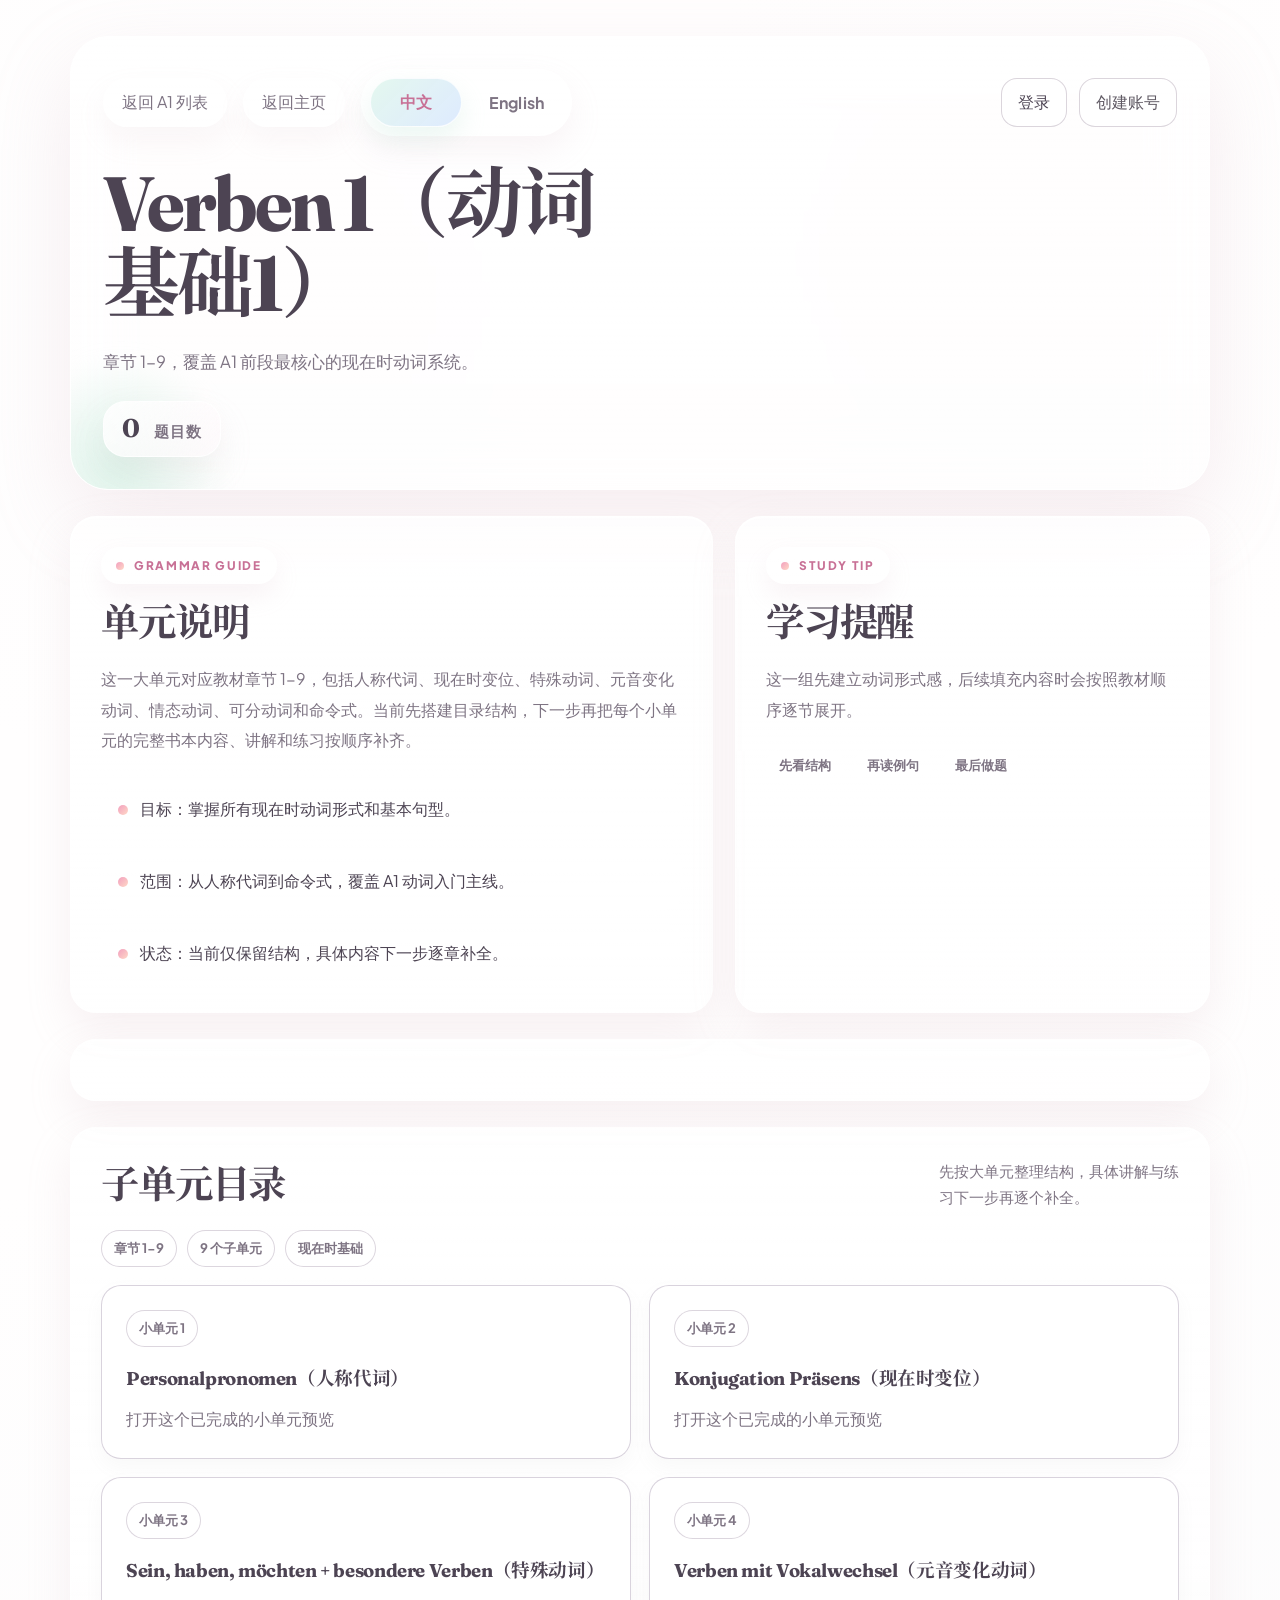
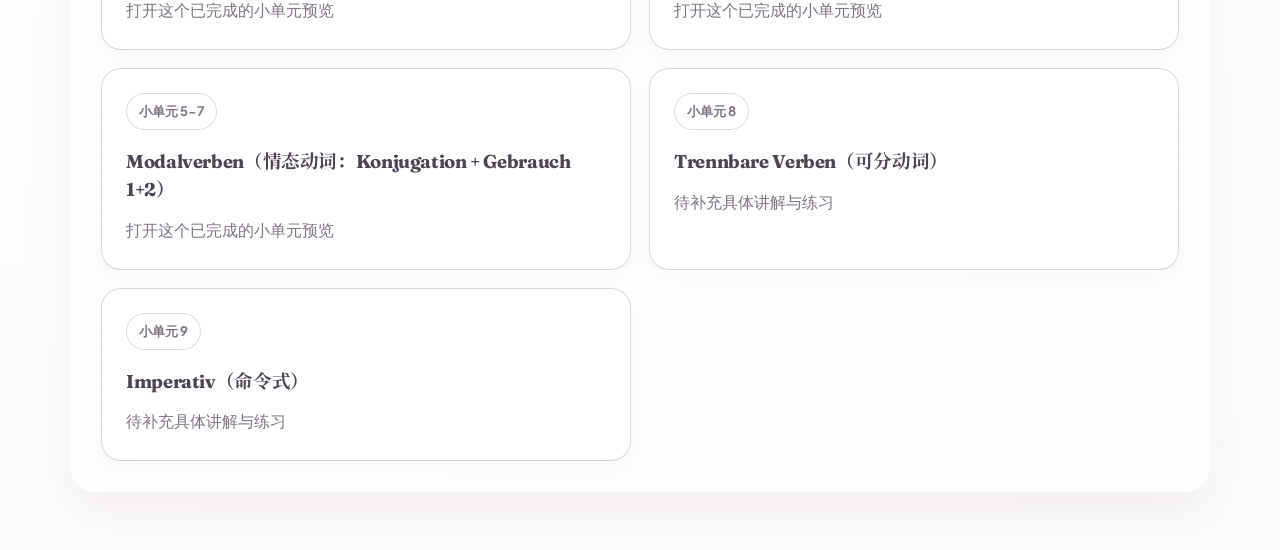
==== detail.html @ 52c2896f "Initial project import" ====
<!DOCTYPE html>
<html lang="zh-CN">
<head>
  <meta charset="UTF-8">
  <meta name="viewport" content="width=device-width, initial-scale=1.0">
  <title>语法详情</title>
  <link rel="preconnect" href="https://fonts.googleapis.com">
  <link rel="preconnect" href="https://fonts.gstatic.com" crossorigin>
  <link href="https://fonts.googleapis.com/css2?family=Fraunces:opsz,wght@9..144,600;9..144,700&family=Noto+Serif+SC:wght@500;700&family=Plus+Jakarta+Sans:wght@400;500;700;800&display=swap" rel="stylesheet">
  <link rel="stylesheet" href="styles.css">
</head>
<body class="page-detail">
  <div class="page-shell">
    <header class="list-hero detail-hero">
      <div class="detail-topbar">
        <div class="detail-topbar-main">
          <a id="detail-back-link" class="back-link" href="list.html?level=A1">返回列表</a>
          <a id="detail-breadcrumb" class="detail-breadcrumb" href="index.html">返回主页</a>
        </div>
        <div class="lang-switch" aria-label="语言切换">
          <button class="lang-button" type="button" data-lang-option="zh">中文</button>
          <button class="lang-button" type="button" data-lang-option="en">English</button>
        </div>
      </div>

<div class="list-hero-copy detail-hero-copy">
        <p class="eyebrow">Grammar Deep Dive</p>
        <div class="detail-hero-meta">
          <span id="detail-level-badge" class="level-badge">A1</span>
          <span id="detail-type" class="grammar-card-meta">基础</span>
        </div>
        <h1 id="detail-title">人称代词</h1>
        <p id="detail-summary" class="hero-text">
          在这里查看语法讲解、规则表格、练习题以及答案解析。
        </p>
        <div class="detail-stats">
          <article class="mini-stat">
            <strong id="detail-exercise-count">2</strong>
            <span id="detail-stats-exercises">题目数</span>
          </article>
        </div>
      </div>
    </header>

    <main class="detail-main">
      <section id="detail-guide-grid" class="detail-grid">
        <article id="detail-guide-panel" class="detail-panel">
          <div class="panel-header detail-panel-header">
            <div>
              <p class="section-kicker">Grammar Guide</p>
              <h2 id="detail-guide-title">语法讲解</h2>
            </div>
          </div>
          <p id="detail-overview" class="detail-body"></p>
          <ul id="detail-focus" class="focus-list"></ul>
        </article>

        <article id="detail-note-panel" class="detail-panel detail-note-panel">
          <div class="panel-header detail-panel-header">
            <div>
              <p class="section-kicker">Study Tip</p>
              <h2 id="detail-tip-title">学习提醒</h2>
            </div>
          </div>
          <p id="detail-tip" class="detail-body"></p>
          <div class="tip-tags">
            <span id="detail-tip-tag-1">先看结构</span>
            <span id="detail-tip-tag-2">再读例句</span>
            <span id="detail-tip-tag-3">最后做题</span>
          </div>
        </article>
      </section>

      <section class="detail-panel detail-panel-wide">
        <div class="panel-header detail-panel-header">
          <div>
            <p class="section-kicker">Examples</p>
            <h2 id="detail-examples-title">核心表格</h2>
          </div>
        </div>
        <div id="example-list" class="example-list"></div>
      </section>

      <section class="detail-panel detail-panel-wide">
        <div class="panel-header detail-panel-header">
          <div>
            <p class="section-kicker">Practice</p>
            <h2 id="detail-practice-title">题目练习</h2>
          </div>
          <p id="detail-practice-note" class="section-note">包含选择题、填空题和可展开的参考答案。</p>
        </div>
        <div id="practice-list" class="practice-list"></div>
      </section>

      <section id="detail-local-editor" class="detail-panel detail-panel-wide detail-local-editor" hidden></section>

      <section id="detail-subunits-panel" class="detail-panel detail-panel-wide detail-subunits-panel" hidden>
        <div class="panel-header detail-panel-header">
          <div>
            <p class="section-kicker">Unit Outline</p>
            <h2 id="detail-subunits-title">子单元目录</h2>
          </div>
          <p id="detail-subunits-note" class="section-note">先按大单元整理结构，具体讲解与练习下一步再逐个补全。</p>
        </div>
        <div id="detail-subunits-meta" class="detail-subunits-meta"></div>
        <div id="detail-subunits-list" class="detail-subunits-list"></div>
      </section>
    </main>
  </div>

    <div id="ai-chat-modal" class="ai-chat-modal" hidden aria-hidden="true">
      <div class="ai-chat-backdrop" data-ai-close></div>
      <section class="ai-chat-panel" role="dialog" aria-modal="true" aria-labelledby="ai-chat-title">
        <div class="ai-chat-head">
          <h2 id="ai-chat-title">题目问 AI</h2>
          <div class="ai-chat-head-actions">
            <div class="ai-chat-model-picker">
              <select id="ai-chat-model-select" class="ai-chat-model-select" aria-label="AI mode">
                <option value="auto">Auto</option>
                <option value="fast">Fast</option>
                <option value="expert">Expert</option>
                <option value="heavy">Heavy</option>
              </select>
            </div>
            <button id="ai-chat-close" class="ghost-button" type="button" data-ai-close>关闭</button>
          </div>
        </div>

        <div class="ai-chat-meta">
          <p id="ai-chat-status" class="ai-chat-status">正在连接本地 AI…</p>
          <div id="ai-chat-context" class="ai-chat-context" hidden></div>
        </div>
        <div id="ai-chat-messages" class="ai-chat-messages"></div>

        <div class="ai-chat-compose">
          <label id="ai-chat-input-label" class="ai-chat-label" for="ai-chat-input">发送给 AI</label>
          <textarea id="ai-chat-input" class="ai-chat-input" rows="5" placeholder="题干会自动带入这里，你也可以补充自己的疑问。"></textarea>
          <div class="ai-chat-actions">
            <button id="ai-chat-reset" class="ghost-button" type="button">重新开始</button>
          <button id="ai-chat-send" class="primary-button" type="button">发送</button>
        </div>
      </div>
    </section>
  </div>

  <script src="translations.js"></script>
  <script src="grammar-data.js"></script>
  <script src="reading-data.js"></script>
  <script src="a1-outline.js"></script>
  <script src="a1-subunits.js"></script>
  <script src="script.js"></script>
  <script src="progress.js"></script>
</body>
</html>
---- styles.css ----
﻿:root {
  --bg-blush: #fff5fb;
  --bg-cream: #fffaf4;
  --bg-mint: #effbf5;
  --bg-sky: #f2f7ff;
  --glass: rgba(255, 255, 255, 0.48);
  --glass-strong: rgba(255, 255, 255, 0.72);
  --surface: linear-gradient(180deg, rgba(255, 255, 255, 0.7), rgba(255, 255, 255, 0.44));
  --surface-strong: rgba(255, 255, 255, 0.76);
  --line: rgba(255, 255, 255, 0.74);
  --line-soft: rgba(146, 122, 136, 0.15);
  --text-main: #4d4453;
  --text-muted: #7e7483;
  --text-primary: #4d4453;
  --ink-strong: #4d4453;
  --ink-soft: #7e7483;
  --accent: #f29fbe;
  --accent-deep: #c87196;
  --accent-soft: #ffe3ef;
  --accent-peach: #ffd9c7;
  --accent-mint: #cfeee0;
  --accent-butter: #fff1ba;
  --accent-sky: #dbe8ff;
  --shadow-lg: 0 30px 80px rgba(213, 177, 191, 0.22), inset 0 1px 0 rgba(255, 255, 255, 0.7);
  --shadow-md: 0 18px 44px rgba(213, 177, 191, 0.18), inset 0 1px 0 rgba(255, 255, 255, 0.72);
  --shadow-sm: 0 12px 28px rgba(213, 177, 191, 0.16);
  --radius-xl: 38px;
  --radius-lg: 30px;
  --radius-md: 22px;
}

* {
  box-sizing: border-box;
}

html {
  scroll-behavior: smooth;
}

body {
  margin: 0;
  min-height: 100vh;
  overflow-x: hidden;
  color: var(--text-main);
  font-family: "Plus Jakarta Sans", "Noto Sans SC", sans-serif;
  background:
    radial-gradient(circle at 12% 12%, rgba(242, 159, 190, 0.38), transparent 26%),
    radial-gradient(circle at 88% 10%, rgba(255, 217, 199, 0.5), transparent 22%),
    radial-gradient(circle at 78% 88%, rgba(207, 238, 224, 0.62), transparent 28%),
    radial-gradient(circle at 22% 85%, rgba(219, 232, 255, 0.6), transparent 24%),
    linear-gradient(165deg, var(--bg-blush), var(--bg-cream) 46%, var(--bg-mint));
}

body::before,
body::after {
  content: "";
  position: fixed;
  inset: 0;
  pointer-events: none;
}

body::before {
  background-image: radial-gradient(rgba(255, 255, 255, 0.82) 1.2px, transparent 1.2px);
  background-size: 24px 24px;
  opacity: 0.28;
  mask-image: linear-gradient(to bottom, rgba(0, 0, 0, 0.55), transparent 82%);
}

body::after {
  display: none;
}

a {
  color: inherit;
  text-decoration: none;
}

button,
input {
  font: inherit;
}

.page-shell {
  width: min(1140px, calc(100% - 36px));
  margin: 0 auto;
  padding: 36px 0 58px;
}

.hero,
.list-hero,
.list-panel,
.panel {
  position: relative;
  overflow: hidden;
  border: 1px solid var(--line);
  background: var(--surface);
  backdrop-filter: blur(28px) saturate(155%);
  -webkit-backdrop-filter: blur(28px) saturate(155%);
  box-shadow: var(--shadow-lg);
}

.hero,
.list-hero {
  padding: 32px;
  border-radius: var(--radius-xl);
}

.panel,
.list-panel {
  padding: 32px;
  border-radius: calc(var(--radius-xl) - 4px);
}

.hero::before,
.hero::after,
.list-hero::before,
.list-hero::after,
.panel::before,
.panel::after,
.list-panel::before,
.list-panel::after {
  content: "";
  position: absolute;
  border-radius: 50%;
  pointer-events: none;
}

.hero::before,
.list-hero::before,
.panel::before,
.list-panel::before {
  display: none;
}

.hero::after,
.list-hero::after,
.panel::after,
.list-panel::after {
  width: 240px;
  height: 240px;
  left: -70px;
  bottom: -96px;
  background: radial-gradient(circle, rgba(207, 238, 224, 0.74), transparent 65%);
  filter: blur(10px);
  animation: drift 16s ease-in-out infinite alternate-reverse;
}

.page-home .hero {
  min-height: 396px;
}

.hero-toolbar,
.list-toolbar,
.detail-topbar {
  position: relative;
  z-index: 1;
  display: flex;
  align-items: center;
  justify-content: space-between;
  gap: 16px;
  flex-wrap: wrap;
}

.hero-toolbar-actions {
  display: inline-flex;
  align-items: center;
  justify-content: flex-end;
  gap: 12px;
  flex-wrap: wrap;
  margin-left: auto;
}

.top-switch {
  display: inline-flex;
  gap: 10px;
  padding: 10px;
  border-radius: 999px;
  background: rgba(255, 255, 255, 0.38);
  border: 1px solid rgba(255, 255, 255, 0.76);
  box-shadow: 0 16px 40px rgba(213, 177, 191, 0.16);
}

.lang-switch {
  display: inline-flex;
  gap: 8px;
  padding: 8px;
  border-radius: 999px;
  background: rgba(255, 255, 255, 0.38);
  border: 1px solid rgba(255, 255, 255, 0.76);
  box-shadow: 0 14px 32px rgba(213, 177, 191, 0.14);
}

.switch-button {
  min-width: 98px;
  border: 1px solid transparent;
  padding: 13px 22px;
  border-radius: 999px;
  background: transparent;
  color: var(--text-muted);
  font: inherit;
  font-weight: 700;
  letter-spacing: 0.01em;
  cursor: pointer;
  transition: transform 200ms ease, background-color 200ms ease, color 200ms ease, box-shadow 200ms ease;
}

.switch-button:hover {
  transform: translateY(-1px);
  background: rgba(255, 255, 255, 0.45);
  color: var(--text-main);
}

.switch-button.is-active {
  color: var(--accent-deep);
  border-color: rgba(255, 255, 255, 0.8);
  background: linear-gradient(135deg, rgba(255, 232, 240, 0.98), rgba(255, 247, 211, 0.96));
  box-shadow: 0 12px 28px rgba(242, 159, 190, 0.24);
}

.lang-button {
  min-width: 92px;
  border: 1px solid transparent;
  padding: 12px 18px;
  border-radius: 999px;
  background: transparent;
  color: var(--text-muted);
  font: inherit;
  font-weight: 700;
  letter-spacing: 0.01em;
  cursor: pointer;
  transition: transform 200ms ease, background-color 200ms ease, color 200ms ease, box-shadow 200ms ease;
}

.lang-button:hover {
  transform: translateY(-1px);
  background: rgba(255, 255, 255, 0.45);
  color: var(--text-main);
}

.lang-button.is-active {
  color: var(--accent-deep);
  border-color: rgba(255, 255, 255, 0.8);
  background: linear-gradient(135deg, rgba(227, 247, 238, 0.98), rgba(221, 234, 255, 0.96));
  box-shadow: 0 12px 26px rgba(159, 217, 194, 0.2);
}

.hero-copy,
.list-hero-copy {
  position: relative;
  z-index: 1;
  margin-top: 54px;
  max-width: 680px;
}

.eyebrow,
.section-kicker {
  display: inline-flex;
  align-items: center;
  gap: 10px;
  margin: 0 0 16px;
  padding: 10px 14px;
  border-radius: 999px;
  border: 1px solid rgba(255, 255, 255, 0.8);
  background: rgba(255, 255, 255, 0.42);
  box-shadow: 0 12px 24px rgba(213, 177, 191, 0.14);
  letter-spacing: 0.14em;
  text-transform: uppercase;
  font-size: 0.74rem;
  font-weight: 800;
  color: var(--accent-deep);
}

.eyebrow::before,
.section-kicker::before {
  content: "";
  width: 8px;
  height: 8px;
  border-radius: 50%;
  background: linear-gradient(135deg, var(--accent), var(--accent-peach));
  box-shadow: 0 0 0 6px rgba(255, 255, 255, 0.35);
}

h1,
h2,
h3 {
  margin: 0;
}

h1,
h2 {
  font-family: "Fraunces", "Noto Serif SC", serif;
}

h1 {
  max-width: 10ch;
  font-size: clamp(2.7rem, 6vw, 5rem);
  line-height: 1.04;
  letter-spacing: -0.04em;
}

h2 {
  font-size: clamp(1.7rem, 3vw, 2.4rem);
  line-height: 1.15;
  letter-spacing: -0.03em;
}

h3 {
  font-size: 1.28rem;
  font-weight: 700;
  letter-spacing: -0.02em;
}

.hero-text,
.section-note,
.level-card p,
.favorite-card p,
.grammar-card p,
.back-link {
  color: var(--text-muted);
}

.hero-text {
  margin: 22px 0 0;
  max-width: 580px;
  font-size: 1.04rem;
  line-height: 1.9;
}

.content-stack {
  margin-top: 26px;
}

.home-publish-panel {
  margin-bottom: 24px;
}

.home-api-config-panel {
  margin-bottom: 24px;
}

.home-publish-panel.is-minimal {
  padding: 18px 22px;
}

.home-publish-head {
  align-items: flex-start;
}

.home-publish-actions,
.home-publish-metrics {
  position: relative;
  z-index: 1;
  display: flex;
  flex-wrap: wrap;
  gap: 12px;
}

.home-publish-metrics {
  margin-top: 22px;
}

.home-publish-metric {
  min-width: 148px;
  padding: 18px 20px;
  border-radius: 22px;
  border: 1px solid rgba(255, 255, 255, 0.78);
  background: rgba(255, 255, 255, 0.52);
  box-shadow: inset 0 1px 0 rgba(255, 255, 255, 0.85);
}

.home-publish-metric strong {
  display: block;
  margin-bottom: 8px;
  font-size: 1.8rem;
  line-height: 1;
  color: var(--text-main);
}

.home-publish-metric span,
.home-publish-empty {
  color: var(--text-muted);
}

.home-publish-panel.is-minimal .home-publish-actions {
  justify-content: flex-start;
}

.home-publish-panel.is-minimal .local-editor-feedback {
  margin-top: 12px;
}

.home-api-panel-note {
  max-width: 680px;
}

.home-api-form-grid {
  position: relative;
  z-index: 1;
  display: grid;
  grid-template-columns: repeat(auto-fit, minmax(220px, 1fr));
  gap: 16px;
  margin-bottom: 18px;
}

.local-settings-field {
  display: grid;
  gap: 8px;
}

.local-settings-field span {
  font-size: 0.88rem;
  font-weight: 700;
  letter-spacing: 0.04em;
  color: var(--text-muted);
}

.local-settings-input {
  width: 100%;
  min-height: 52px;
  padding: 14px 16px;
  border-radius: 20px;
  border: 1px solid rgba(95, 81, 111, 0.16);
  background: rgba(255, 255, 255, 0.92);
  color: var(--text-primary);
  font: inherit;
  box-shadow: inset 0 1px 0 rgba(255, 255, 255, 0.65);
}

.local-settings-input:focus {
  outline: none;
  border-color: rgba(222, 134, 170, 0.55);
  box-shadow: 0 0 0 4px rgba(238, 196, 210, 0.28);
}

.study-memory {
  display: grid;
  gap: 18px;
  margin-bottom: 28px;
}

.resume-banner,
.progress-card {
  position: relative;
  overflow: hidden;
  border-radius: var(--radius-lg);
  border: 1px solid rgba(255, 255, 255, 0.82);
  background: linear-gradient(180deg, rgba(255, 255, 255, 0.82), rgba(255, 255, 255, 0.54));
  box-shadow: var(--shadow-md);
}

.resume-banner {
  display: flex;
  align-items: end;
  justify-content: space-between;
  gap: 18px;
  padding: 24px 26px;
}

.resume-copy {
  flex: 1;
}

.resume-copy .section-kicker {
  margin-bottom: 14px;
}

.resume-heading {
  display: flex;
  align-items: start;
  justify-content: space-between;
  gap: 16px;
}

.resume-title {
  position: relative;
  z-index: 1;
}

.resume-text {
  position: relative;
  z-index: 1;
  margin: 12px 0 0;
  max-width: 52ch;
  color: var(--text-muted);
  line-height: 1.8;
}

.progress-overview {
  display: grid;
  grid-template-columns: repeat(3, minmax(0, 1fr));
  gap: 18px;
}

.progress-card {
  padding: 22px 20px;
  text-align: center;
}

.progress-card strong {
  display: block;
  font-family: "Fraunces", "Noto Serif SC", serif;
  font-size: 2rem;
  line-height: 1;
}

.progress-card span {
  display: block;
  margin-top: 8px;
  color: var(--text-muted);
}

.panel {
  display: none;
}

.panel.is-visible {
  display: block;
  animation: riseIn 520ms ease both;
}

.panel-header {
  display: flex;
  align-items: center;
  justify-content: space-between;
  gap: 18px;
  margin-bottom: 28px;
}

.section-note {
  max-width: 240px;
  margin: 0;
  font-size: 0.96rem;
  line-height: 1.7;
}

.level-grid,
.favorite-grid,
.grammar-list {
  display: grid;
  gap: 22px;
}

.level-grid {
  grid-template-columns: repeat(2, minmax(0, 1fr));
}

.favorite-grid {
  grid-template-columns: repeat(3, minmax(0, 1fr));
}

.level-card,
.favorite-card,
.grammar-card {
  position: relative;
  overflow: hidden;
  border-radius: var(--radius-lg);
  border: 1px solid rgba(255, 255, 255, 0.82);
  background: linear-gradient(180deg, rgba(255, 255, 255, 0.82), rgba(255, 255, 255, 0.5));
  box-shadow: var(--shadow-md);
}

.level-card::before,
.favorite-card::before,
.grammar-card::before {
  content: "";
  position: absolute;
  inset: auto -46px -64px auto;
  width: 184px;
  height: 184px;
  border-radius: 50%;
  background:
    radial-gradient(circle at 34% 32%, rgba(255, 255, 255, 0.72), transparent 24%),
    radial-gradient(circle at 42% 40%, rgba(255, 221, 237, 0.88), transparent 46%),
    radial-gradient(circle at 62% 70%, rgba(207, 238, 224, 0.74), transparent 52%);
  opacity: 0.95;
}

.level-card::after,
.favorite-card::after,
.grammar-card::after {
  content: "";
  position: absolute;
  top: 16px;
  right: 16px;
  width: 76px;
  height: 76px;
  border-radius: 26px;
  border: 1px solid rgba(255, 255, 255, 0.54);
  background: linear-gradient(135deg, rgba(255, 255, 255, 0.4), rgba(255, 255, 255, 0.04));
  transform: rotate(18deg);
  opacity: 0.58;
}

.level-card:nth-child(1),
.favorite-card:nth-child(1),
.grammar-card:nth-child(3n + 1) {
  background: linear-gradient(180deg, rgba(255, 255, 255, 0.84), rgba(255, 236, 244, 0.7));
}

.level-card:nth-child(2),
.favorite-card:nth-child(2),
.grammar-card:nth-child(3n + 2) {
  background: linear-gradient(180deg, rgba(255, 255, 255, 0.84), rgba(236, 249, 243, 0.74));
}

.favorite-card:nth-child(3),
.grammar-card:nth-child(3n) {
  background: linear-gradient(180deg, rgba(255, 255, 255, 0.84), rgba(255, 244, 218, 0.72));
}

.level-card {
  min-height: 314px;
  padding: 32px;
  display: flex;
  flex-direction: column;
  justify-content: space-between;
  transition: transform 240ms ease, box-shadow 240ms ease, border-color 240ms ease;
}

.level-card:hover,
.favorite-card:hover,
.grammar-card:hover {
  transform: translateY(-8px);
  border-color: rgba(255, 255, 255, 0.95);
  box-shadow: 0 24px 60px rgba(213, 177, 191, 0.24), inset 0 1px 0 rgba(255, 255, 255, 0.76);
}

.level-badge,
.favorite-tag,
.grammar-card-tag {
  position: relative;
  z-index: 1;
  display: inline-flex;
  align-items: center;
  justify-content: center;
  min-width: 62px;
  width: fit-content;
  padding: 10px 16px;
  border-radius: 999px;
  border: 1px solid rgba(255, 255, 255, 0.78);
  background: linear-gradient(135deg, rgba(255, 232, 240, 0.98), rgba(255, 247, 211, 0.96));
  box-shadow: 0 12px 22px rgba(242, 159, 190, 0.18);
  color: var(--accent-deep);
  font-size: 0.92rem;
  font-weight: 800;
}

.level-card:nth-child(2) .level-badge,
.favorite-card:nth-child(2) .favorite-tag {
  background: linear-gradient(135deg, rgba(227, 247, 238, 0.98), rgba(221, 234, 255, 0.96));
  box-shadow: 0 12px 22px rgba(159, 217, 194, 0.2);
  color: #4e8d76;
}

.favorite-card:nth-child(3) .favorite-tag {
  background: linear-gradient(135deg, rgba(255, 244, 218, 0.98), rgba(255, 232, 208, 0.96));
  box-shadow: 0 12px 22px rgba(255, 217, 199, 0.22);
  color: #ad7b5a;
}

.level-card h3,
.favorite-card h3,
.grammar-card h3 {
  position: relative;
  z-index: 1;
  margin-top: 24px;
}

.level-card p,
.favorite-card p,
.grammar-card p {
  position: relative;
  z-index: 1;
  margin: 14px 0 0;
  line-height: 1.82;
}

.card-link {
  position: relative;
  z-index: 1;
  display: inline-flex;
  align-items: center;
  gap: 10px;
  width: fit-content;
  margin-top: 28px;
  padding: 12px 16px;
  border-radius: 16px;
  background: rgba(255, 255, 255, 0.5);
  border: 1px solid rgba(255, 255, 255, 0.78);
  box-shadow: var(--shadow-sm);
  color: var(--accent-deep);
  font-weight: 700;
}

.card-link::after {
  content: "->";
}

.favorite-card {
  min-height: 224px;
  padding: 26px;
}

.favorite-card,
.grammar-card {
  display: block;
}

.grammar-card-link,
.favorite-card {
  display: flex;
  flex-direction: column;
}

.card-link-inline {
  margin-top: 22px;
}

.list-hero {
  display: flex;
  flex-direction: column;
  gap: 24px;
}

.back-link {
  display: inline-flex;
  width: fit-content;
  padding: 12px 18px;
  border-radius: 999px;
  border: 1px solid rgba(255, 255, 255, 0.8);
  background: rgba(255, 255, 255, 0.42);
  box-shadow: 0 14px 28px rgba(213, 177, 191, 0.12);
  transition: transform 180ms ease, color 180ms ease, background-color 180ms ease;
}

.back-link:hover {
  transform: translateX(-2px);
  background: rgba(255, 255, 255, 0.58);
  color: var(--text-main);
}

.list-panel {
  margin-top: 26px;
}

.list-part-switch {
  margin: -8px 0 22px;
  position: relative;
  z-index: 1;
}

.list-part-tabs {
  display: inline-flex;
  flex-wrap: wrap;
  gap: 10px;
  padding: 10px;
  border-radius: 999px;
  border: 1px solid rgba(255, 255, 255, 0.82);
  background: rgba(255, 255, 255, 0.42);
  box-shadow: 0 16px 34px rgba(213, 177, 191, 0.14);
}

.list-part-button {
  min-width: 108px;
  border: 1px solid transparent;
  padding: 12px 18px;
  border-radius: 999px;
  background: transparent;
  color: var(--text-muted);
  font-weight: 700;
  cursor: pointer;
  transition: transform 180ms ease, background-color 180ms ease, color 180ms ease, box-shadow 180ms ease;
}

.list-part-button:hover {
  transform: translateY(-1px);
  background: rgba(255, 255, 255, 0.48);
  color: var(--text-main);
}

.list-part-button.is-active {
  color: var(--accent-deep);
  border-color: rgba(255, 255, 255, 0.86);
  background: linear-gradient(135deg, rgba(255, 232, 240, 0.98), rgba(255, 247, 211, 0.96));
  box-shadow: 0 12px 24px rgba(242, 159, 190, 0.22);
}

.list-part-placeholder {
  margin-bottom: 22px;
}

.list-placeholder-card {
  position: relative;
  overflow: hidden;
  border-radius: var(--radius-lg);
  border: 1px solid rgba(255, 255, 255, 0.82);
  background: linear-gradient(180deg, rgba(255, 255, 255, 0.84), rgba(236, 249, 243, 0.74));
  box-shadow: var(--shadow-md);
  padding: 28px;
}

.list-placeholder-card::after {
  content: "";
  position: absolute;
  width: 180px;
  height: 180px;
  right: -44px;
  bottom: -56px;
  border-radius: 50%;
  background: radial-gradient(circle, rgba(219, 232, 255, 0.72), transparent 66%);
}

.list-placeholder-tag {
  position: relative;
  z-index: 1;
  display: inline-flex;
  align-items: center;
  justify-content: center;
  width: fit-content;
  margin-bottom: 18px;
  padding: 10px 14px;
  border-radius: 999px;
  border: 1px solid rgba(255, 255, 255, 0.78);
  background: linear-gradient(135deg, rgba(227, 247, 238, 0.98), rgba(221, 234, 255, 0.96));
  color: #4e8d76;
  font-size: 0.86rem;
  font-weight: 800;
  letter-spacing: 0.04em;
}

.list-placeholder-card h3 {
  position: relative;
  z-index: 1;
}

.list-placeholder-card p {
  position: relative;
  z-index: 1;
  margin: 14px 0 0;
  max-width: 62ch;
  line-height: 1.82;
  color: var(--text-muted);
}

.grammar-list {
  grid-template-columns: repeat(2, minmax(0, 1fr));
}

.grammar-card {
  min-height: 240px;
  padding: 26px;
  animation: riseIn 520ms ease both;
}

.grammar-card-header {
  position: relative;
  z-index: 1;
  display: flex;
  align-items: start;
  justify-content: space-between;
  gap: 16px;
}

.grammar-card-meta {
  position: relative;
  z-index: 1;
  display: inline-flex;
  align-items: center;
  padding: 8px 12px;
  border-radius: 999px;
  border: 1px solid rgba(255, 255, 255, 0.78);
  background: rgba(255, 255, 255, 0.48);
  font-size: 0.88rem;
  color: var(--text-muted);
  font-weight: 700;
}

.grammar-keywords {
  position: relative;
  z-index: 1;
  display: flex;
  flex-wrap: wrap;
  gap: 10px;
  margin-top: 20px;
}

.grammar-keywords span {
  padding: 8px 12px;
  border-radius: 999px;
  border: 1px solid rgba(255, 255, 255, 0.72);
  background: rgba(255, 255, 255, 0.52);
  color: var(--text-main);
  font-size: 0.84rem;
  box-shadow: inset 0 1px 0 rgba(255, 255, 255, 0.7);
}

.grammar-progress {
  position: relative;
  z-index: 1;
  display: flex;
  flex-wrap: wrap;
  gap: 10px;
  margin-top: 18px;
}

.progress-badge,
.progress-note {
  display: inline-flex;
  align-items: center;
  width: fit-content;
  border-radius: 999px;
  border: 1px solid rgba(255, 255, 255, 0.78);
}

.progress-badge {
  padding: 8px 12px;
  font-size: 0.82rem;
  font-weight: 800;
  color: var(--text-main);
  background: rgba(255, 255, 255, 0.65);
  box-shadow: inset 0 1px 0 rgba(255, 255, 255, 0.74);
}

.progress-note {
  padding: 8px 14px;
  color: var(--text-muted);
  background: rgba(255, 255, 255, 0.48);
  font-size: 0.84rem;
}

.progress-badge.is-new {
  color: #8a7e8c;
  background: linear-gradient(135deg, rgba(248, 244, 248, 0.96), rgba(240, 236, 244, 0.94));
}

.progress-badge.is-studied {
  color: #ad7b5a;
  background: linear-gradient(135deg, rgba(255, 244, 218, 0.98), rgba(255, 232, 208, 0.96));
}

.progress-badge.is-in-progress {
  color: #4e8d76;
  background: linear-gradient(135deg, rgba(227, 247, 238, 0.98), rgba(221, 234, 255, 0.96));
}

.progress-badge.is-completed {
  color: var(--accent-deep);
  background: linear-gradient(135deg, rgba(255, 232, 240, 0.98), rgba(255, 247, 211, 0.96));
}

.detail-hero {
  gap: 28px;
}

.detail-hero-compact {
  gap: 0;
  padding-top: 20px;
  padding-bottom: 20px;
}

.detail-topbar-main {
  display: flex;
  align-items: center;
  gap: 16px;
  flex-wrap: wrap;
}

.detail-breadcrumb {
  display: inline-flex;
  align-items: center;
  margin: 0;
  padding: 12px 18px;
  border-radius: 999px;
  border: 1px solid rgba(255, 255, 255, 0.78);
  background: rgba(255, 255, 255, 0.4);
  color: var(--text-muted);
  box-shadow: 0 12px 26px rgba(213, 177, 191, 0.12);
  text-decoration: none;
  transition: transform 180ms ease, box-shadow 180ms ease, color 180ms ease;
}

.detail-breadcrumb:hover {
  transform: translateY(-1px);
  color: var(--text-main);
  box-shadow: 0 16px 30px rgba(213, 177, 191, 0.16);
}

.detail-hero-copy {
  margin-top: 0;
  display: grid;
  justify-items: start;
}

.detail-hero-meta {
  display: flex;
  align-items: center;
  flex-wrap: wrap;
  gap: 12px;
  margin-bottom: 18px;
}

.page-detail .detail-hero-copy > .eyebrow,
.page-detail .detail-hero-copy > .detail-hero-meta,
.page-detail .detail-main > section:not(.detail-local-editor) > .detail-panel-header .section-kicker,
.page-detail #detail-practice-note {
  display: none !important;
}

.page-detail.detail-reading-mode .detail-hero::after,
.page-detail.detail-reading-mode .detail-panel::before,
.page-detail.detail-reading-mode .example-card::before,
.page-detail.detail-reading-mode .exercise-card::before {
  display: none;
}

.page-detail.detail-reading-mode .detail-main {
  gap: 16px;
  margin-top: 16px;
}

.page-detail.detail-reading-mode .detail-panel,
.page-detail.detail-reading-mode .detail-panel-wide,
.page-detail.detail-reading-mode .example-card,
.page-detail.detail-reading-mode .exercise-card {
  border-radius: 16px;
  border: 1px solid rgba(217, 205, 215, 0.92);
  background: #ffffff;
  box-shadow: none;
}

.page-detail.detail-reading-mode .detail-panel,
.page-detail.detail-reading-mode .detail-panel-wide,
.page-detail.detail-reading-mode .example-card,
.page-detail.detail-reading-mode .exercise-card {
  padding: 20px 22px;
}

.page-detail.detail-reading-mode .detail-panel-header h2 {
  font-family: "Plus Jakarta Sans", "Noto Sans SC", sans-serif;
  font-weight: 800;
  font-size: 1.22rem;
  letter-spacing: 0;
}

.page-detail.detail-reading-mode #detail-practice-note:not([hidden]) {
  display: block !important;
  max-width: none;
}

.page-detail.detail-reading-mode .detail-hero-copy,
.page-detail.detail-reading-mode .detail-stats,
.page-detail.detail-reading-mode #detail-guide-grid {
  display: none !important;
}

.page-detail.detail-reading-mode .detail-hero {
  padding-top: 20px;
  padding-bottom: 14px;
}

.page-detail.detail-reading-mode .detail-panel-wide.reading-practice-shell {
  border: none;
  background: transparent;
  box-shadow: none;
  padding: 8px 0 0;
}

.page-detail.detail-reading-mode .detail-panel-wide.reading-practice-shell .detail-panel-header,
.page-detail.detail-reading-mode .detail-panel-wide.reading-practice-shell .reading-flow-list {
  width: min(100%, 1100px);
  margin-inline: auto;
}

.page-detail.detail-reading-mode .reading-flow-list {
  display: grid;
  grid-template-columns: 1fr;
  gap: 18px;
}

.page-detail.detail-reading-mode .reading-flow-block {
  display: grid;
  grid-template-columns: 1fr;
  gap: 18px;
  align-items: start;
}

.reading-text-card {
  border-radius: 16px;
  border: none;
  background: rgba(255, 255, 255, 0.76);
  box-shadow: 0 10px 24px rgba(213, 177, 191, 0.08);
  padding: 22px 24px;
  width: min(100%, 980px);
  margin-inline: auto;
}

.reading-text-head {
  display: flex;
  align-items: center;
  justify-content: space-between;
  gap: 12px;
  margin-bottom: 14px;
}

.reading-text-title {
  margin: 0;
  font-family: "Fraunces", "Noto Serif SC", serif;
  font-size: clamp(1.55rem, 2vw, 1.95rem);
  line-height: 1.08;
  color: var(--text-main);
}

.reading-text-body {
  margin: 0;
  white-space: normal;
  line-height: 1.85;
  font-size: 1.03rem;
  color: var(--text-main);
  max-width: 74ch;
}

.reading-text-body p {
  margin: 0 0 14px;
}

.reading-text-body p:last-child {
  margin-bottom: 0;
}

.page-detail.detail-reading-mode .reading-question-list {
  display: grid;
  grid-template-columns: repeat(2, minmax(0, 1fr));
  gap: 14px;
  width: min(100%, 980px);
  margin-inline: auto;
}

.reading-example-list {
  display: grid;
  gap: 14px;
}

.reading-example-list .example-card-head {
  display: none;
}

.reading-example-list .example-de {
  margin: 0;
  white-space: pre-line;
  line-height: 1.95;
  font-size: 1.02rem;
  color: var(--text-main);
}

.reading-practice-list {
  gap: 14px;
}

.page-detail.detail-reading-mode .reading-practice-list .exercise-card h3 {
  line-height: 1.8;
}

.page-detail.detail-reading-mode .reading-practice-list .option-button {
  border-color: rgba(214, 188, 201, 0.88);
  background: #fff;
  box-shadow: none;
}

@media (max-width: 1080px) {
  .page-detail.detail-reading-mode .reading-flow-block {
    grid-template-columns: 1fr;
  }

  .page-detail.detail-reading-mode .reading-text-card {
    padding: 20px 20px;
  }

  .page-detail.detail-reading-mode .reading-question-list {
    grid-template-columns: 1fr;
  }
}

.detail-stats {
  position: relative;
  z-index: 1;
  display: inline-flex;
  margin-top: 24px;
}

.mini-stat,
.detail-panel,
.example-card,
.exercise-card {
  position: relative;
  overflow: hidden;
  border-radius: 26px;
  border: 1px solid rgba(255, 255, 255, 0.82);
  background: linear-gradient(180deg, rgba(255, 255, 255, 0.8), rgba(255, 255, 255, 0.52));
  box-shadow: var(--shadow-md);
}

.mini-stat {
  display: inline-flex;
  align-items: baseline;
  gap: 14px;
  padding: 14px 18px;
  text-align: left;
  border-radius: 22px;
  background: linear-gradient(135deg, rgba(255, 255, 255, 0.88), rgba(255, 248, 251, 0.68));
  box-shadow: 0 16px 34px rgba(213, 177, 191, 0.14);
}

.mini-stat strong {
  display: inline-block;
  font-family: "Fraunces", "Noto Serif SC", serif;
  font-size: clamp(1.6rem, 2vw, 1.95rem);
  line-height: 0.95;
}

.mini-stat span {
  display: inline-block;
  margin-top: 0;
  color: var(--text-muted);
  font-size: 0.92rem;
  font-weight: 700;
  letter-spacing: 0.06em;
}

.detail-stats .mini-stat::before {
  inset: auto -20px -34px auto;
  width: 104px;
  height: 104px;
  opacity: 0.68;
}

.detail-main {
  margin-top: 26px;
  display: grid;
  gap: 26px;
}

.detail-grid {
  display: grid;
  grid-template-columns: minmax(0, 1.15fr) minmax(320px, 0.85fr);
  gap: 22px;
}

.detail-grid-single {
  grid-template-columns: minmax(0, 1fr);
}

.detail-panel {
  padding: 30px;
}

.detail-panel::before,
.example-card::before,
.exercise-card::before,
.mini-stat::before {
  content: "";
  position: absolute;
  inset: auto -38px -58px auto;
  width: 160px;
  height: 160px;
  border-radius: 50%;
  background:
    radial-gradient(circle at 35% 35%, rgba(255, 255, 255, 0.76), transparent 24%),
    radial-gradient(circle at 42% 40%, rgba(255, 221, 237, 0.84), transparent 46%),
    radial-gradient(circle at 62% 70%, rgba(207, 238, 224, 0.66), transparent 52%);
  opacity: 0.88;
  pointer-events: none;
}

.detail-panel-header {
  margin-bottom: 20px;
}

.detail-body {
  position: relative;
  z-index: 1;
  margin: 0;
  color: var(--text-muted);
  line-height: 1.9;
  white-space: pre-line;
}

.focus-list {
  position: relative;
  z-index: 1;
  list-style: none;
  padding: 0;
  margin: 24px 0 0;
  display: grid;
  gap: 14px;
}

.focus-list li {
  display: flex;
  gap: 12px;
  padding: 14px 16px;
  border-radius: 18px;
  background: rgba(255, 255, 255, 0.42);
  border: 1px solid rgba(255, 255, 255, 0.78);
  color: var(--text-main);
  line-height: 1.75;
}

.focus-list li::before {
  content: "";
  flex: 0 0 10px;
  width: 10px;
  height: 10px;
  margin-top: 10px;
  border-radius: 50%;
  background: linear-gradient(135deg, var(--accent), var(--accent-peach));
  box-shadow: 0 0 0 6px rgba(255, 255, 255, 0.35);
}

.tip-tags {
  position: relative;
  z-index: 1;
  display: flex;
  flex-wrap: wrap;
  gap: 10px;
  margin-top: 22px;
}

.tip-tags span,
.example-index,
.exercise-index,
.exercise-type {
  display: inline-flex;
  align-items: center;
  justify-content: center;
  width: fit-content;
  padding: 8px 12px;
  border-radius: 999px;
  border: 1px solid rgba(255, 255, 255, 0.78);
  background: rgba(255, 255, 255, 0.52);
  color: var(--text-muted);
  font-size: 0.82rem;
  font-weight: 700;
}

.detail-panel-wide {
  padding: 30px;
}

.detail-local-editor {
  display: grid;
  gap: 22px;
}

.local-editor-head {
  display: flex;
  align-items: flex-start;
  justify-content: space-between;
  gap: 16px;
  flex-wrap: wrap;
}

.local-editor-note {
  margin: -6px 0 0;
}

.local-editor-help {
  margin-top: -14px;
}

.local-editor-actions {
  position: relative;
  z-index: 1;
  display: flex;
  flex-wrap: wrap;
  gap: 12px;
}

.local-editor-publish-button {
  border-color: rgba(210, 126, 145, 0.32);
  color: var(--accent-deep);
}

.local-editor-feedback {
  position: relative;
  z-index: 1;
  margin: -8px 0 0;
  padding: 12px 16px;
  border-radius: 18px;
  font-weight: 700;
}

.local-editor-feedback-info {
  background: rgba(248, 236, 213, 0.74);
  color: #875f1b;
}

.local-editor-feedback-success {
  background: rgba(224, 243, 233, 0.82);
  color: #1f7d4c;
}

.local-editor-feedback-error {
  background: rgba(248, 225, 229, 0.82);
  color: #9f3450;
}

.local-editor-grid,
.local-editor-subgroup {
  position: relative;
  z-index: 1;
  display: grid;
  gap: 16px;
}

.local-editor-preview-stack {
  position: relative;
  z-index: 1;
  display: grid;
  gap: 22px;
}

.local-editor-inline-grid {
  position: relative;
  z-index: 1;
  display: grid;
  grid-template-columns: repeat(2, minmax(0, 1fr));
  gap: 16px;
}

.local-editor-preview-panel {
  display: grid;
  gap: 18px;
}

.local-editor-card {
  position: relative;
  z-index: 1;
  display: grid;
  gap: 14px;
  padding: 18px;
  border-radius: 22px;
  border: 1px solid rgba(255, 255, 255, 0.82);
  background: rgba(255, 255, 255, 0.52);
  box-shadow: 0 18px 40px rgba(160, 124, 111, 0.08);
}

.local-editor-card-head {
  display: flex;
  align-items: start;
  justify-content: space-between;
  gap: 16px;
}

.local-editor-card-head span {
  font-weight: 700;
  letter-spacing: 0.03em;
  color: var(--text-main);
}

.inline-ui-editor {
  display: grid;
  gap: 16px;
  padding: 18px;
  border-radius: 24px;
  border: 1px solid rgba(255, 255, 255, 0.82);
  background: rgba(255, 255, 255, 0.72);
  box-shadow: 0 18px 40px rgba(160, 124, 111, 0.08);
}

.inline-ui-editor-head {
  display: flex;
  align-items: center;
  justify-content: space-between;
  gap: 12px;
}

.inline-ui-editor-head strong {
  font-size: 1rem;
  color: var(--text-main);
}

.inline-ui-editor-head span {
  color: var(--text-muted);
  font-size: 0.82rem;
}

.inline-ui-editor-group {
  display: grid;
  gap: 12px;
}

.inline-ui-editor-group p {
  margin: 0;
  font-weight: 800;
  color: var(--text-main);
}

.inline-ui-check-grid,
.inline-ui-field-grid {
  display: grid;
  gap: 12px;
  grid-template-columns: repeat(2, minmax(0, 1fr));
}

.inline-ui-check {
  display: flex;
  align-items: center;
  gap: 10px;
  min-height: 48px;
  padding: 12px 14px;
  border-radius: 18px;
  background: rgba(255, 249, 251, 0.88);
  border: 1px solid rgba(236, 208, 219, 0.72);
}

.inline-ui-check input {
  width: 18px;
  height: 18px;
}

.inline-ui-check span {
  color: var(--text-main);
  font-weight: 700;
}

.inline-ui-field input {
  min-height: 48px;
  padding: 12px 14px;
  border-radius: 16px;
  border: 1.5px solid rgba(214, 155, 182, 0.45);
  background: rgba(255, 255, 255, 0.94);
  color: var(--text-main);
}

.local-editor-block {
  position: relative;
  z-index: 1;
  display: grid;
  gap: 18px;
  padding-top: 24px;
  border-top: 1px solid rgba(215, 196, 202, 0.45);
}

.local-editor-block h3,
.local-editor-subgroup h4 {
  margin: 0;
  font-family: "Fraunces", "Noto Serif SC", serif;
  color: var(--text-main);
}

.local-editor-subgroup h4 {
  font-size: 1rem;
}

.local-editor-field {
  position: relative;
  z-index: 1;
  display: grid;
  gap: 8px;
}

.local-editor-field span {
  font-weight: 800;
  color: var(--text-main);
}

.local-editor-field small {
  color: var(--text-muted);
  line-height: 1.6;
}

.developer-jump-button {
  width: fit-content;
  min-width: 0;
  padding: 8px 12px;
  font-size: 0.84rem;
  line-height: 1.2;
}

.developer-jump-back {
  margin-top: -2px;
}

.local-editor-field textarea {
  width: 100%;
  min-height: 84px;
  resize: vertical;
  padding: 14px 16px;
  border-radius: 18px;
  border: 1px solid rgba(215, 196, 202, 0.58);
  background: rgba(255, 255, 255, 0.74);
  color: var(--text-main);
  font: inherit;
  line-height: 1.75;
  box-shadow: inset 0 1px 0 rgba(255, 255, 255, 0.82);
}

.local-editor-field textarea:focus {
  outline: none;
  border-color: rgba(210, 126, 145, 0.68);
  box-shadow: 0 0 0 4px rgba(210, 126, 145, 0.12);
}

.detail-subunits-meta {
  position: relative;
  z-index: 1;
  display: flex;
  flex-wrap: wrap;
  gap: 10px;
  margin-bottom: 18px;
}

.detail-subunits-meta span,
.subunit-index {
  display: inline-flex;
  align-items: center;
  justify-content: center;
  width: fit-content;
  padding: 8px 12px;
  border-radius: 999px;
  border: 1px solid rgba(217, 211, 220, 0.92);
  background: rgba(255, 255, 255, 0.96);
  color: var(--text-muted);
  font-size: 0.82rem;
  font-weight: 700;
}

.detail-subunits-list {
  display: grid;
  grid-template-columns: repeat(2, minmax(0, 1fr));
  gap: 18px;
}

.subunit-card {
  position: relative;
  overflow: hidden;
  padding: 24px;
  border-radius: calc(var(--radius-md) - 2px);
  border: 1px solid rgba(216, 210, 220, 0.96);
  background: rgba(255, 255, 255, 0.99);
  box-shadow: 0 8px 18px rgba(155, 145, 156, 0.06);
  animation: riseIn 520ms ease both;
}

.subunit-card::before {
  display: none;
}

.subunit-card-head {
  position: relative;
  z-index: 1;
  display: flex;
  align-items: center;
  justify-content: space-between;
  gap: 12px;
}

.subunit-card h3,
.subunit-card p {
  position: relative;
  z-index: 1;
  margin: 0;
}

.subunit-card h3 {
  margin-top: 18px;
  font-family: "Fraunces", "Noto Serif SC", serif;
  font-size: 1.16rem;
  line-height: 1.5;
}

.subunit-card p {
  margin-top: 12px;
  color: var(--text-muted);
  line-height: 1.8;
}

.subunit-link {
  transition: transform 200ms ease, box-shadow 200ms ease, border-color 200ms ease;
}

.subunit-link:hover {
  transform: translateY(-2px);
  box-shadow: 0 12px 24px rgba(155, 145, 156, 0.08);
  border-color: rgba(198, 191, 205, 0.98);
}

.example-list {
  display: grid;
  grid-template-columns: repeat(3, minmax(0, 1fr));
  gap: 18px;
}

.example-card {
  padding: 24px;
}

.example-card-head,
.exercise-card-head {
  position: relative;
  z-index: 1;
  display: flex;
  align-items: center;
  justify-content: space-between;
  gap: 12px;
}

.example-de,
.example-zh,
.example-note {
  position: relative;
  z-index: 1;
  margin: 0;
}

.example-de {
  margin-top: 18px;
  font-family: "Fraunces", "Noto Serif SC", serif;
  font-size: 1.18rem;
  line-height: 1.55;
}

.example-zh {
  margin-top: 14px;
  color: var(--text-main);
  line-height: 1.8;
}

.example-note {
  margin-top: 12px;
  color: var(--text-muted);
  line-height: 1.75;
}

.practice-list {
  display: grid;
  grid-template-columns: repeat(2, minmax(0, 1fr));
  gap: 18px;
}

.practice-list-inline {
  grid-template-columns: repeat(2, minmax(0, 1fr));
}

.rule-grid {
  display: grid;
  grid-template-columns: repeat(2, minmax(0, 1fr));
  gap: 18px;
}

.practice-stage {
  display: block;
}

.rule-card,
.source-card,
.answer-sheet {
  position: relative;
  overflow: hidden;
  border-radius: calc(var(--radius-md) - 2px);
  border: 1px solid rgba(255, 255, 255, 0.8);
  background: linear-gradient(180deg, rgba(255, 255, 255, 0.74), rgba(255, 255, 255, 0.5));
  box-shadow: var(--shadow-sm);
}

.rule-card {
  padding: 24px;
  animation: riseIn 520ms ease both;
}

.rule-card-table {
  grid-column: 1 / -1;
}

.rule-card-callout {
  background: linear-gradient(180deg, rgba(255, 247, 233, 0.92), rgba(255, 236, 221, 0.76));
}

.rule-card-head {
  position: relative;
  z-index: 1;
  display: flex;
  align-items: start;
  justify-content: space-between;
  gap: 16px;
}

.rule-card-head > div {
  min-width: 0;
}

.rule-card-head h3,
.source-card-head h3 {
  margin: 0;
  font-family: "Fraunces", "Noto Serif SC", serif;
  font-size: 1.1rem;
  line-height: 1.45;
}

.rule-card-head p,
.source-description,
.rule-note,
.answer-sheet-note {
  margin: 10px 0 0;
  color: var(--text-muted);
  line-height: 1.75;
}

.rule-table-shell {
  position: relative;
  z-index: 1;
  margin-top: 16px;
  overflow: auto;
  border-radius: 22px;
  border: 1px solid rgba(255, 255, 255, 0.82);
  background: rgba(255, 255, 255, 0.68);
  box-shadow: inset 0 1px 0 rgba(255, 255, 255, 0.68);
}

.rule-table {
  width: 100%;
  border-collapse: collapse;
  min-width: 480px;
}

.rule-table th,
.rule-table td {
  padding: 14px 16px;
  border-bottom: 1px solid rgba(146, 122, 136, 0.12);
  text-align: left;
  vertical-align: top;
}

.rule-table th {
  background: linear-gradient(180deg, rgba(255, 238, 244, 0.96), rgba(255, 246, 217, 0.92));
  color: var(--accent-deep);
  font-size: 0.9rem;
  font-weight: 800;
}

.rule-table td:first-child,
.rule-table th:first-child {
  width: 25%;
  color: var(--text-main);
  font-weight: 700;
}

.rule-table tbody tr:nth-child(even) td {
  background: rgba(255, 255, 255, 0.42);
}

.rule-pairs {
  position: relative;
  z-index: 1;
  display: grid;
  gap: 12px;
  margin-top: 16px;
}

.rule-pair {
  display: flex;
  align-items: center;
  justify-content: space-between;
  gap: 12px;
  padding: 14px 16px;
  border-radius: 18px;
  background: rgba(255, 255, 255, 0.52);
  border: 1px solid rgba(255, 255, 255, 0.76);
}

.rule-pair strong {
  color: var(--accent-deep);
  font-size: 1rem;
}

.practice-deck {
  display: grid;
  gap: 18px;
}

.practice-deck.practice-deck-simple {
  gap: 24px;
}

.practice-mode-switch {
  display: inline-flex;
  flex-wrap: wrap;
  gap: 10px;
  padding: 10px;
  border-radius: 999px;
  background: rgba(255, 255, 255, 0.42);
  border: 1px solid rgba(255, 255, 255, 0.78);
  box-shadow: 0 14px 34px rgba(213, 177, 191, 0.14);
}

.practice-mode-button {
  min-width: 120px;
  padding: 12px 18px;
  border: 1px solid transparent;
  border-radius: 999px;
  background: transparent;
  color: var(--text-muted);
  font-weight: 700;
  cursor: pointer;
  transition: transform 180ms ease, box-shadow 180ms ease, background-color 180ms ease, color 180ms ease;
}

.practice-mode-button:hover {
  transform: translateY(-1px);
  background: rgba(255, 255, 255, 0.44);
  color: var(--text-main);
}

.practice-mode-button.is-active {
  color: var(--accent-deep);
  background: linear-gradient(135deg, rgba(255, 232, 240, 0.98), rgba(255, 247, 211, 0.96));
  border-color: rgba(255, 255, 255, 0.82);
  box-shadow: 0 12px 24px rgba(242, 159, 190, 0.2);
}

.practice-mode-panel {
  display: block;
}

.source-stack {
  display: grid;
  gap: 18px;
}

.source-card {
  padding: 24px;
}

.source-card-head {
  position: relative;
  z-index: 1;
  display: flex;
  align-items: start;
  justify-content: space-between;
  gap: 16px;
}

.book-answer-title,
.answer-sheet-kicker {
  margin: 0;
  font-weight: 800;
  color: var(--accent-deep);
}

.book-lines {
  position: relative;
  z-index: 1;
  display: grid;
  gap: 14px;
  margin-top: 20px;
}

.book-options-block {
  position: relative;
  z-index: 1;
  margin-top: 18px;
  padding: 18px 20px;
  border-radius: 22px;
  border: 1px solid rgba(255, 255, 255, 0.78);
  background: linear-gradient(180deg, rgba(255, 255, 255, 0.6), rgba(255, 255, 255, 0.44));
}

.book-options-list {
  display: grid;
  gap: 12px;
}

.book-option-item {
  display: grid;
  grid-template-columns: auto minmax(0, 1fr);
  gap: 12px;
  align-items: start;
}

.book-option-item.is-plain {
  grid-template-columns: minmax(0, 1fr);
}

.book-option-key {
  display: inline-flex;
  align-items: center;
  justify-content: center;
  min-width: 30px;
  height: 30px;
  padding: 0 8px;
  border-radius: 999px;
  border: 1px solid rgba(214, 155, 182, 0.62);
  background: linear-gradient(135deg, rgba(255, 239, 246, 0.98), rgba(255, 248, 223, 0.96));
  color: var(--accent-deep);
  font-size: 0.82rem;
  font-weight: 800;
  line-height: 1;
  box-shadow: 0 8px 16px rgba(210, 162, 185, 0.2);
}

.book-option-text {
  padding-top: 2px;
  color: var(--text-main);
  line-height: 1.72;
}

.book-line {
  display: grid;
  grid-template-columns: minmax(0, 1.15fr) minmax(280px, 0.85fr);
  gap: 18px;
  padding: 18px;
  border-radius: 22px;
  border: 1px solid rgba(255, 255, 255, 0.8);
  background: linear-gradient(180deg, rgba(255, 255, 255, 0.58), rgba(255, 255, 255, 0.4));
  box-shadow: inset 0 1px 0 rgba(255, 255, 255, 0.7);
}

.book-line-main {
  display: grid;
  grid-template-columns: auto 1fr;
  gap: 14px;
  align-items: start;
  min-width: 0;
}

.book-line-copy {
  display: grid;
  gap: 18px;
  min-width: 0;
}

.book-line-order {
  display: inline-flex;
  align-items: center;
  justify-content: center;
  width: 34px;
  height: 34px;
  border-radius: 50%;
  background: linear-gradient(135deg, rgba(255, 232, 240, 0.98), rgba(255, 247, 211, 0.96));
  color: var(--accent-deep);
  font-weight: 800;
  box-shadow: 0 10px 18px rgba(242, 159, 190, 0.16);
}

.book-line-text {
  margin: 0;
  color: var(--text-main);
  font-size: 1rem;
  line-height: 1.9;
  white-space: pre-line;
}

.practice-explanation {
  padding: 14px 16px;
  border-radius: 18px;
  border: 1px solid rgba(255, 255, 255, 0.8);
  background: linear-gradient(180deg, rgba(255, 255, 255, 0.68), rgba(255, 247, 250, 0.56));
  box-shadow: inset 0 1px 0 rgba(255, 255, 255, 0.76);
}

.practice-explanation[hidden] {
  display: none !important;
}

.practice-explanation-text {
  margin: 0;
  color: var(--text-muted);
  line-height: 1.85;
  white-space: pre-line;
}

.blank-chip {
  display: inline-block;
  width: clamp(34px, 5.2vw, 58px);
  margin: 0 5px;
  border-bottom: 3px solid rgba(196, 120, 151, 0.72);
  color: transparent;
  vertical-align: middle;
}

.blank-chip.is-empty {
  height: 0.95em;
}

.book-line-work {
  display: grid;
  gap: 12px;
}

.book-input-grid {
  display: grid;
  gap: 10px;
}

.book-choice-group {
  display: flex;
  flex-wrap: wrap;
  gap: 10px;
}

.book-choice-option {
  min-width: 54px;
  min-height: 54px;
  border-radius: 14px;
  border: 1.5px solid rgba(214, 155, 182, 0.55);
  background: rgba(255, 255, 255, 0.95);
  color: var(--text-main);
  font: inherit;
  font-weight: 700;
  letter-spacing: 0.02em;
  cursor: pointer;
  box-shadow: 0 8px 18px rgba(209, 173, 189, 0.18), inset 0 1px 0 rgba(255, 255, 255, 0.8);
  transition: border-color 180ms ease, box-shadow 180ms ease, transform 180ms ease, background 180ms ease;
}

.book-choice-option:hover {
  border-color: rgba(196, 120, 151, 0.72);
  box-shadow: 0 12px 24px rgba(206, 155, 179, 0.24), inset 0 1px 0 rgba(255, 255, 255, 0.84);
  transform: translateY(-1px);
}

.book-choice-option.is-selected {
  border-color: rgba(196, 120, 151, 0.9);
  background: linear-gradient(180deg, rgba(255, 248, 252, 0.98), rgba(255, 239, 246, 0.92));
  box-shadow: 0 0 0 4px rgba(248, 213, 227, 0.58), 0 16px 30px rgba(210, 151, 178, 0.28);
  transform: translateY(-1px);
}

.book-choice-option.is-correct {
  border-color: rgba(146, 211, 183, 0.95);
  background: rgba(235, 250, 243, 0.95);
  box-shadow: 0 0 0 4px rgba(204, 240, 224, 0.66), 0 16px 30px rgba(140, 199, 172, 0.26);
}

.book-choice-option.is-incorrect {
  border-color: rgba(242, 159, 190, 0.95);
  background: rgba(255, 239, 245, 0.95);
  box-shadow: 0 0 0 4px rgba(251, 213, 228, 0.66), 0 16px 30px rgba(220, 152, 182, 0.26);
}

.book-input-wrap {
  display: grid;
  gap: 8px;
  font-size: 0.82rem;
  color: var(--text-muted);
  font-weight: 700;
}

.book-input-wrap.is-letter-match {
  width: 96px;
  max-width: 96px;
}

.book-input-wrap.is-label-hidden {
  gap: 0;
}

.book-input-wrap.is-label-hidden span {
  display: none;
}

.book-line-input {
  width: 100%;
  min-width: 0;
  min-height: 58px;
  padding: 15px 18px;
  border-radius: 16px;
  border: 1.5px solid rgba(214, 155, 182, 0.55);
  background: rgba(255, 255, 255, 0.96);
  color: var(--text-main);
  outline: none;
  box-shadow: inset 0 1px 0 rgba(255, 255, 255, 0.82), 0 12px 24px rgba(236, 201, 216, 0.18);
  transition: border-color 180ms ease, box-shadow 180ms ease, transform 180ms ease;
}

.book-line-input.is-letter-match {
  min-height: 64px;
  padding: 0 14px;
  text-align: center;
  font-size: 1.4rem;
  font-weight: 700;
  text-transform: uppercase;
}

.book-line-input.is-choice-hidden-input {
  position: absolute;
  width: 1px;
  height: 1px;
  opacity: 0;
  pointer-events: none;
}

.book-line-input:focus {
  border-color: rgba(196, 120, 151, 0.72);
  box-shadow: 0 0 0 4px rgba(248, 213, 227, 0.48), 0 14px 30px rgba(228, 180, 201, 0.24);
}

.book-line-input::placeholder {
  color: rgba(123, 112, 137, 0.42);
}

.book-line-input.is-correct {
  border-color: rgba(146, 211, 183, 0.95);
  background: rgba(235, 250, 243, 0.95);
}

.book-line-input.is-incorrect {
  border-color: rgba(242, 159, 190, 0.95);
  background: rgba(255, 239, 245, 0.95);
}

.book-line-actions {
  display: flex;
  flex-wrap: wrap;
  gap: 10px;
}

.ai-trigger-button {
  display: inline-flex;
  align-items: center;
  gap: 10px;
}

.ai-trigger-button::before {
  content: "AI";
  display: inline-flex;
  align-items: center;
  justify-content: center;
  width: 28px;
  height: 28px;
  border-radius: 50%;
  background: linear-gradient(135deg, rgba(255, 232, 240, 0.98), rgba(233, 247, 255, 0.96));
  color: var(--accent-deep);
  font-size: 0.72rem;
  font-weight: 800;
  box-shadow: 0 8px 16px rgba(213, 177, 191, 0.18);
}

.book-line-feedback {
  padding: 13px 14px;
  border-radius: 16px;
  border: 1px solid rgba(255, 255, 255, 0.82);
  background: rgba(255, 255, 255, 0.62);
  line-height: 1.7;
  color: var(--text-main);
}

.book-line-feedback.is-pending {
  color: #8f6f4f;
  background: linear-gradient(180deg, rgba(255, 248, 226, 0.94), rgba(255, 240, 223, 0.9));
}

.book-line-feedback.is-correct {
  color: #3b7f6a;
  background: linear-gradient(180deg, rgba(236, 250, 243, 0.96), rgba(224, 245, 236, 0.9));
}

.book-line-feedback.is-incorrect,
.book-line-feedback.is-reveal {
  color: var(--accent-deep);
  background: linear-gradient(180deg, rgba(255, 240, 246, 0.96), rgba(255, 232, 240, 0.9));
}

.source-passage {
  position: relative;
  z-index: 1;
  display: grid;
  gap: 12px;
  margin-top: 18px;
  padding: 18px;
  border-radius: 22px;
  border: 1px solid rgba(255, 255, 255, 0.82);
  background: rgba(255, 255, 255, 0.6);
}

.source-dialogue {
  margin: 0;
  color: var(--text-main);
  line-height: 1.9;
  white-space: pre-line;
}

.reference-checks {
  position: relative;
  z-index: 1;
  display: grid;
  grid-template-columns: repeat(2, minmax(0, 1fr));
  gap: 14px;
  margin-top: 18px;
}

.reference-check-card {
  display: grid;
  gap: 12px;
  padding: 18px;
  border-radius: 22px;
  border: 1px solid rgba(255, 255, 255, 0.8);
  background: linear-gradient(180deg, rgba(255, 255, 255, 0.56), rgba(255, 255, 255, 0.42));
  box-shadow: inset 0 1px 0 rgba(255, 255, 255, 0.72);
}

.reference-check-prompt {
  margin: 0;
  color: var(--text-main);
  font-weight: 700;
  line-height: 1.8;
  white-space: pre-line;
}

.reference-grid {
  position: relative;
  z-index: 1;
  display: grid;
  grid-template-columns: repeat(2, minmax(0, 1fr));
  gap: 12px;
  margin-top: 18px;
}

.reference-button {
  position: relative;
  display: grid;
  gap: 8px;
  padding: 16px;
  border-radius: 18px;
  border: 1px solid rgba(255, 255, 255, 0.76);
  background: rgba(255, 255, 255, 0.54);
  text-align: left;
  color: var(--text-main);
  cursor: pointer;
  transition: transform 180ms ease, box-shadow 180ms ease, border-color 180ms ease;
}

.reference-button:hover {
  transform: translateY(-1px);
  box-shadow: 0 12px 24px rgba(213, 177, 191, 0.14);
}

.reference-button strong {
  color: var(--accent-deep);
  font-size: 0.86rem;
}

.reference-button::after {
  content: attr(data-reference-answer);
  display: none;
  padding-top: 6px;
  color: var(--text-main);
  font-weight: 700;
}

.reference-button.is-revealed {
  border-color: rgba(255, 255, 255, 0.94);
  background: linear-gradient(180deg, rgba(238, 251, 245, 0.94), rgba(227, 247, 238, 0.86));
}

.reference-button.is-revealed::after {
  display: block;
}

.answer-sheet {
  padding: 24px;
}

.answer-sheet-grid {
  position: relative;
  z-index: 1;
  display: grid;
  grid-template-columns: repeat(2, minmax(0, 1fr));
  gap: 12px;
  margin-top: 18px;
}

.answer-chip {
  display: grid;
  gap: 8px;
  padding: 16px;
  border-radius: 18px;
  border: 1px solid rgba(255, 255, 255, 0.78);
  background: rgba(255, 255, 255, 0.56);
}

.answer-chip span {
  color: var(--text-muted);
  font-size: 0.84rem;
  font-weight: 700;
}

.answer-chip strong {
  color: var(--text-main);
  line-height: 1.7;
}

.ai-chat-modal {
  position: fixed;
  top: 20px;
  right: 20px;
  bottom: 20px;
  width: min(560px, calc(100vw - 32px));
  z-index: 80;
  pointer-events: none;
}

.ai-chat-modal[hidden] {
  display: none;
}

.ai-chat-backdrop {
  display: none;
}

.ai-chat-panel {
  position: absolute;
  inset: 0;
  display: grid;
  grid-template-rows: auto auto minmax(220px, 1fr) auto;
  gap: 14px;
  pointer-events: auto;
  padding: 22px;
  border-radius: 30px;
  border: 1px solid rgba(255, 255, 255, 0.86);
  background: linear-gradient(180deg, rgba(255, 252, 253, 0.88), rgba(250, 251, 255, 0.78));
  box-shadow: 0 36px 80px rgba(160, 132, 146, 0.22);
  overflow: hidden;
}

.ai-chat-panel::before {
  content: "";
  position: absolute;
  inset: auto -64px -84px auto;
  width: 240px;
  height: 240px;
  border-radius: 50%;
  background:
    radial-gradient(circle at 35% 35%, rgba(255, 255, 255, 0.8), transparent 22%),
    radial-gradient(circle at 40% 42%, rgba(255, 223, 236, 0.88), transparent 44%),
    radial-gradient(circle at 62% 68%, rgba(220, 242, 255, 0.7), transparent 52%);
  pointer-events: none;
}

.ai-chat-head,
.ai-chat-actions {
  position: relative;
  z-index: 1;
  display: flex;
  align-items: center;
  justify-content: space-between;
  gap: 16px;
}

.ai-chat-head h2 {
  margin: 0;
  font-size: clamp(2rem, 2vw, 2.4rem);
  line-height: 1.06;
}

.ai-chat-head-actions {
  display: flex;
  align-items: center;
  gap: 12px;
  flex-wrap: wrap;
}

.ai-chat-model-picker {
  position: relative;
  min-width: 132px;
}

.ai-chat-model-picker::after {
  content: "";
  position: absolute;
  top: 50%;
  right: 15px;
  width: 8px;
  height: 8px;
  border-right: 1.6px solid rgba(102, 88, 104, 0.72);
  border-bottom: 1.6px solid rgba(102, 88, 104, 0.72);
  transform: translateY(-62%) rotate(45deg);
  pointer-events: none;
}

.ai-chat-model-select {
  appearance: none;
  -webkit-appearance: none;
  width: 100%;
  min-height: 44px;
  padding: 10px 38px 10px 16px;
  border-radius: 999px;
  border: 1px solid rgba(255, 255, 255, 0.82);
  background: rgba(255, 255, 255, 0.62);
  box-shadow: inset 0 1px 0 rgba(255, 255, 255, 0.78);
  color: var(--text-main);
  font: inherit;
  font-weight: 700;
  cursor: pointer;
  outline: none;
}

.ai-chat-model-select:focus {
  border-color: rgba(196, 120, 151, 0.42);
  box-shadow: 0 0 0 4px rgba(248, 213, 227, 0.48);
}

.ai-chat-model-select:disabled {
  opacity: 0.72;
  cursor: not-allowed;
}

.ai-chat-meta,
.ai-chat-status,
.ai-chat-label {
  position: relative;
  z-index: 1;
}

.ai-chat-meta {
  display: flex;
  flex-wrap: wrap;
  gap: 10px;
  align-items: center;
}

.ai-chat-status,
.ai-chat-context {
  margin: 0;
  display: inline-flex;
  align-items: center;
  min-height: 42px;
  width: fit-content;
  max-width: 100%;
  padding: 10px 14px;
  border-radius: 999px;
  border: 1px solid rgba(255, 255, 255, 0.82);
  background: rgba(255, 255, 255, 0.62);
  line-height: 1.5;
}

.ai-chat-status {
  color: var(--text-muted);
}

.ai-chat-status.is-ready {
  color: #3b7f6a;
  background: linear-gradient(180deg, rgba(236, 250, 243, 0.96), rgba(229, 247, 239, 0.9));
}

.ai-chat-status.is-busy {
  color: #8f6f4f;
  background: linear-gradient(180deg, rgba(255, 248, 226, 0.96), rgba(255, 241, 227, 0.9));
}

.ai-chat-status.is-error {
  color: var(--accent-deep);
  background: linear-gradient(180deg, rgba(255, 240, 246, 0.96), rgba(255, 234, 241, 0.9));
}

.ai-chat-context {
  color: var(--text-main);
  background: rgba(255, 255, 255, 0.56);
}

.ai-chat-messages {
  position: relative;
  z-index: 1;
  display: grid;
  align-content: start;
  gap: 12px;
  padding-right: 6px;
  overflow: auto;
}

.ai-chat-empty,
.ai-chat-message {
  padding: 14px 16px;
  border-radius: 18px;
  border: 1px solid rgba(255, 255, 255, 0.82);
  line-height: 1.8;
}

.ai-chat-empty {
  background: rgba(255, 255, 255, 0.5);
  color: var(--text-muted);
}

.ai-chat-message {
  background: rgba(255, 255, 255, 0.68);
}

.ai-chat-message.is-user {
  justify-self: end;
  max-width: min(88%, 540px);
  background: linear-gradient(135deg, rgba(255, 232, 240, 0.94), rgba(255, 247, 211, 0.9));
}

.ai-chat-message.is-assistant {
  justify-self: start;
  max-width: min(92%, 620px);
}

.ai-chat-role,
.ai-chat-text {
  margin: 0;
}

.ai-chat-role {
  font-size: 0.82rem;
  font-weight: 800;
  color: var(--accent-deep);
}

.ai-chat-text {
  margin-top: 8px;
  color: var(--text-main);
  word-break: break-word;
}

.ai-chat-compose {
  position: relative;
  z-index: 1;
  display: grid;
  gap: 10px;
  align-self: end;
}

.ai-chat-label {
  display: none;
}

.ai-chat-input {
  width: 100%;
  min-height: 110px;
  padding: 14px 16px;
  border-radius: 18px;
  border: 1px solid rgba(255, 255, 255, 0.84);
  background: rgba(255, 255, 255, 0.78);
  color: var(--text-main);
  resize: vertical;
  outline: none;
  line-height: 1.8;
  box-shadow: inset 0 1px 0 rgba(255, 255, 255, 0.8);
  transition: border-color 180ms ease, box-shadow 180ms ease;
}

.ai-chat-input:focus {
  border-color: rgba(196, 120, 151, 0.42);
  box-shadow: 0 0 0 4px rgba(248, 213, 227, 0.48);
}

.ai-chat-input:disabled {
  opacity: 0.72;
  cursor: not-allowed;
}

@media (min-width: 1380px) {
  .page-shell {
    transition: width 220ms ease, margin 220ms ease;
  }

  body.has-ai-chat-open .page-shell {
    width: min(940px, calc(100% - 620px));
    margin-left: 24px;
    margin-right: auto;
  }
}

.exercise-card {
  padding: 24px;
}

.exercise-card h3 {
  position: relative;
  z-index: 1;
  margin-top: 16px;
  font-size: 1.1rem;
  line-height: 1.6;
  white-space: pre-line;
}

.option-list {
  position: relative;
  z-index: 1;
  display: grid;
  gap: 12px;
  margin-top: 18px;
}

.option-button,
.primary-button,
.ghost-button {
  border: 1px solid rgba(255, 255, 255, 0.78);
  cursor: pointer;
  transition: transform 180ms ease, box-shadow 180ms ease, border-color 180ms ease, background-color 180ms ease;
}

.option-button {
  display: flex;
  align-items: center;
  gap: 12px;
  width: 100%;
  padding: 14px 16px;
  border-radius: 18px;
  background: rgba(255, 255, 255, 0.54);
  color: var(--text-main);
  text-align: left;
  box-shadow: inset 0 1px 0 rgba(255, 255, 255, 0.72);
}

.option-button:hover,
.primary-button:hover,
.ghost-button:hover {
  transform: translateY(-1px);
  box-shadow: 0 12px 28px rgba(213, 177, 191, 0.16);
}

.option-badge {
  display: inline-flex;
  align-items: center;
  justify-content: center;
  width: 32px;
  height: 32px;
  border-radius: 50%;
  background: linear-gradient(135deg, rgba(255, 232, 240, 0.98), rgba(255, 247, 211, 0.96));
  color: var(--accent-deep);
  font-size: 0.82rem;
  font-weight: 800;
  box-shadow: 0 10px 18px rgba(242, 159, 190, 0.18);
}

.option-button.is-selected {
  border-color: rgba(196, 120, 151, 0.88);
  background: linear-gradient(180deg, rgba(255, 250, 253, 0.97), rgba(255, 240, 247, 0.9));
  box-shadow: 0 0 0 4px rgba(248, 213, 227, 0.58), 0 14px 28px rgba(210, 151, 178, 0.24);
  transform: translateY(-1px);
}

.option-button.is-correct {
  border-color: rgba(146, 211, 183, 0.95);
  background: linear-gradient(180deg, rgba(238, 251, 245, 0.95), rgba(227, 247, 238, 0.88));
  box-shadow: 0 0 0 4px rgba(204, 240, 224, 0.68), 0 14px 28px rgba(140, 199, 172, 0.24);
}

.option-button.is-incorrect {
  border-color: rgba(242, 159, 190, 0.95);
  background: linear-gradient(180deg, rgba(255, 241, 246, 0.96), rgba(255, 230, 239, 0.88));
  box-shadow: 0 0 0 4px rgba(251, 213, 228, 0.68), 0 14px 28px rgba(220, 152, 182, 0.24);
}

.fill-row {
  position: relative;
  z-index: 1;
  margin-top: 18px;
}

.fill-input {
  width: 100%;
  min-height: 60px;
  padding: 16px 18px;
  border-radius: 18px;
  border: 1.5px solid rgba(214, 155, 182, 0.55);
  background: rgba(255, 255, 255, 0.96);
  color: var(--text-main);
  box-shadow: inset 0 1px 0 rgba(255, 255, 255, 0.78), 0 14px 28px rgba(236, 201, 216, 0.18);
}

.fill-input::placeholder {
  color: rgba(123, 112, 137, 0.42);
}

.fill-input.is-correct {
  border-color: rgba(146, 211, 183, 0.95);
  background: rgba(235, 250, 243, 0.95);
}

.fill-input.is-incorrect {
  border-color: rgba(242, 159, 190, 0.95);
  background: rgba(255, 239, 245, 0.95);
}

.exercise-actions {
  position: relative;
  z-index: 1;
  display: flex;
  flex-wrap: wrap;
  gap: 12px;
  margin-top: 18px;
}

.primary-button,
.ghost-button {
  padding: 12px 16px;
  border-radius: 16px;
}

.primary-button {
  background: linear-gradient(135deg, rgba(255, 232, 240, 0.98), rgba(255, 247, 211, 0.96));
  color: var(--accent-deep);
  box-shadow: 0 12px 22px rgba(242, 159, 190, 0.18);
}

.ghost-button {
  background: rgba(255, 255, 255, 0.46);
  color: var(--text-main);
}

.exercise-feedback {
  position: relative;
  z-index: 1;
  margin-top: 18px;
  padding: 16px 18px;
  border-radius: 18px;
  border: 1px solid rgba(255, 255, 255, 0.82);
}

.exercise-feedback.is-correct {
  background: linear-gradient(180deg, rgba(238, 251, 245, 0.94), rgba(227, 247, 238, 0.88));
}

.exercise-feedback.is-incorrect {
  background: linear-gradient(180deg, rgba(255, 241, 246, 0.96), rgba(255, 230, 239, 0.88));
}

.exercise-feedback.is-reveal {
  background: linear-gradient(180deg, rgba(255, 248, 226, 0.96), rgba(255, 238, 214, 0.9));
}

.feedback-title,
.feedback-answer,
.feedback-text {
  margin: 0;
}

.feedback-title {
  font-weight: 800;
  color: var(--text-main);
}

.feedback-answer {
  margin-top: 10px;
  color: var(--accent-deep);
  font-weight: 700;
}

.feedback-text {
  margin-top: 8px;
  color: var(--text-muted);
  line-height: 1.75;
}

.switch-button:focus-visible,
.level-card:focus-visible,
.favorite-card:focus-visible,
.grammar-card-link:focus-visible,
.subunit-link:focus-visible,
.back-link:focus-visible,
.lang-button:focus-visible,
.practice-mode-button:focus-visible,
.primary-button:focus-visible,
.ghost-button:focus-visible,
.reference-button:focus-visible,
.option-button:focus-visible,
.fill-input:focus-visible,
.book-line-input:focus-visible,
.ai-chat-input:focus-visible {
  outline: 2px solid rgba(200, 113, 150, 0.45);
  outline-offset: 4px;
}

@keyframes riseIn {
  from {
    opacity: 0;
    transform: translateY(18px);
  }

  to {
    opacity: 1;
    transform: translateY(0);
  }
}

@keyframes drift {
  from {
    transform: translate3d(0, 0, 0) scale(1);
  }

  to {
    transform: translate3d(12px, 14px, 0) scale(1.06);
  }
}

@media (max-width: 960px) {
  .progress-overview {
    grid-template-columns: 1fr;
  }

  .favorite-grid {
    grid-template-columns: repeat(2, minmax(0, 1fr));
  }

  .detail-grid,
  .example-list,
  .practice-list,
  .rule-grid,
  .reference-grid,
  .reference-checks,
  .answer-sheet-grid,
  .detail-subunits-list,
  .detail-stats,
  .local-editor-inline-grid {
    grid-template-columns: 1fr;
  }

  .book-line {
    grid-template-columns: 1fr;
  }
}

@media (max-width: 860px) {
  .resume-banner,
  .resume-heading {
    flex-direction: column;
    align-items: start;
  }

  .page-shell {
    width: min(100% - 24px, 1140px);
    padding-top: 22px;
  }

  .hero,
  .list-hero,
  .panel,
  .list-panel {
    padding: 24px;
    border-radius: 30px;
  }

  .hero-copy,
  .list-hero-copy {
    margin-top: 38px;
  }

  .panel-header {
    flex-direction: column;
    align-items: start;
  }

  .detail-topbar {
    flex-direction: column;
    align-items: start;
  }

  .hero-toolbar,
  .list-toolbar {
    flex-direction: column;
    align-items: start;
  }

  .section-note {
    max-width: none;
  }

  .source-card-head {
    flex-direction: column;
    align-items: start;
  }

  .book-line-main {
    grid-template-columns: 1fr;
  }

  .ai-chat-head,
  .ai-chat-actions {
    flex-direction: column;
    align-items: start;
  }

  .level-grid,
  .favorite-grid,
  .grammar-list {
    grid-template-columns: 1fr;
  }
}

@media (max-width: 560px) {
  .page-shell {
    width: min(100% - 18px, 1140px);
  }

  .top-switch {
    width: 100%;
  }

  .lang-switch {
    width: 100%;
  }

  .list-part-tabs {
    width: 100%;
  }

  .practice-mode-switch {
    width: 100%;
  }

  .switch-button {
    flex: 1;
    min-width: 0;
    padding-inline: 14px;
  }

  .lang-button {
    flex: 1;
    min-width: 0;
  }


  .list-part-button {
    flex: 1;
    min-width: 0;
  }

  .practice-mode-button {
    flex: 1;
    min-width: 0;
  }

  h1 {
    max-width: none;
    font-size: 2.35rem;
  }

  .level-card {
    min-height: 252px;
    padding: 26px;
  }

  .favorite-card,
  .grammar-card {
    padding: 22px;
  }

  .detail-panel,
  .detail-panel-wide,
  .subunit-card,
  .example-card,
  .exercise-card {
    padding: 22px;
  }

  .exercise-actions {
    flex-direction: column;
  }

  .ai-chat-modal {
    top: 10px;
    right: 10px;
    bottom: 10px;
    left: 10px;
    width: auto;
  }

  .ai-chat-panel {
    padding: 18px;
    border-radius: 26px;
    max-height: min(72vh, 760px);
  }
}

.auth-toolbar {
  display: flex;
  align-items: center;
  gap: 14px;
  margin-left: auto;
}

.auth-toolbar-actions,
.auth-user-chip {
  display: flex;
  align-items: center;
  gap: 12px;
  flex-wrap: wrap;
}

.auth-user-chip {
  padding: 10px 14px;
  border-radius: 999px;
  background: rgba(255, 255, 255, 0.82);
  border: 1px solid rgba(148, 163, 184, 0.24);
  box-shadow: 0 18px 44px rgba(15, 23, 42, 0.08);
}

.auth-user-label {
  font-size: 0.92rem;
  color: var(--ink-soft);
}

.auth-modal {
  position: fixed;
  inset: 0;
  z-index: 1200;
}

.auth-modal[hidden] {
  display: none;
}

.auth-modal-backdrop {
  position: absolute;
  inset: 0;
  background: rgba(15, 23, 42, 0.42);
  backdrop-filter: blur(8px);
}

.auth-modal-panel {
  position: relative;
  z-index: 1;
  width: min(100% - 28px, 520px);
  margin: min(8vh, 72px) auto 0;
  padding: 28px;
  border-radius: 32px;
  background: rgba(255, 250, 247, 0.98);
  border: 1px solid rgba(191, 182, 173, 0.3);
  box-shadow: 0 36px 90px rgba(15, 23, 42, 0.2);
}

.auth-modal-head,
.auth-modal-actions,
.detail-progress-actions {
  display: flex;
  align-items: center;
  justify-content: space-between;
  gap: 14px;
}

.auth-modal-tabs {
  display: flex;
  gap: 10px;
  margin: 22px 0 18px;
}

.auth-tab-button,
.progress-pill {
  display: inline-flex;
  align-items: center;
  justify-content: center;
  border-radius: 999px;
  border: 1px solid rgba(191, 182, 173, 0.34);
  background: rgba(255, 255, 255, 0.76);
  color: var(--ink-soft);
}

.auth-tab-button {
  min-height: 44px;
  padding: 0 18px;
  font: inherit;
  cursor: pointer;
  transition: transform 180ms ease, border-color 180ms ease, background 180ms ease;
}

.auth-tab-button.is-active {
  background: linear-gradient(135deg, rgba(255, 220, 176, 0.95), rgba(255, 242, 223, 0.95));
  border-color: rgba(227, 154, 88, 0.34);
  transform: translateY(-1px);
}

.auth-modal-prompt,
.auth-home-note {
  margin: 0 0 16px;
  color: var(--ink-soft);
  line-height: 1.75;
}

.leave-modal {
  position: fixed;
  inset: 0;
  z-index: 1250;
}

.leave-modal[hidden] {
  display: none;
}

.leave-modal-backdrop {
  position: absolute;
  inset: 0;
  background: rgba(15, 23, 42, 0.38);
  backdrop-filter: blur(8px);
}

.leave-modal-panel {
  position: relative;
  z-index: 1;
  width: min(100% - 28px, 560px);
  margin: min(12vh, 120px) auto 0;
  padding: 30px;
  border-radius: 34px;
  background: rgba(255, 250, 247, 0.99);
  border: 1px solid rgba(191, 182, 173, 0.3);
  box-shadow: 0 36px 90px rgba(15, 23, 42, 0.22);
}

.leave-modal-head {
  display: flex;
  align-items: flex-start;
  justify-content: space-between;
  gap: 16px;
}

.leave-modal-head h2 {
  margin: 0;
}

.leave-modal-body {
  margin: 14px 0 0;
  color: var(--ink-soft);
  line-height: 1.8;
}

.leave-modal-actions {
  display: flex;
  justify-content: flex-end;
  gap: 14px;
  margin-top: 28px;
}

.auth-field {
  display: grid;
  gap: 8px;
  margin-bottom: 16px;
  color: var(--ink-strong);
}

.auth-input {
  width: 100%;
  min-height: 50px;
  padding: 0 16px;
  border-radius: 18px;
  border: 1px solid rgba(191, 182, 173, 0.38);
  background: rgba(255, 255, 255, 0.96);
  font: inherit;
  color: var(--ink-strong);
  box-sizing: border-box;
}

.auth-input:focus {
  outline: none;
  border-color: rgba(227, 154, 88, 0.8);
  box-shadow: 0 0 0 4px rgba(250, 204, 21, 0.12);
}

.auth-status {
  margin: 4px 0 0;
  padding: 12px 14px;
  border-radius: 18px;
  font-size: 0.94rem;
}

.auth-status.is-info {
  background: rgba(226, 232, 240, 0.58);
  color: var(--ink-soft);
}

.auth-status.is-success {
  background: rgba(220, 252, 231, 0.82);
  color: #166534;
}

.auth-status.is-error {
  background: rgba(254, 226, 226, 0.92);
  color: #b91c1c;
}

.auth-switch-button,
.auth-link-button {
  display: inline-flex;
  align-items: center;
  justify-content: center;
  margin-top: 16px;
  color: var(--accent-deep);
  background: none;
  border: none;
  padding: 0;
  font: inherit;
  text-decoration: none;
  cursor: pointer;
}

.home-progress-panel {
  background:
    radial-gradient(circle at top right, rgba(255, 224, 189, 0.45), transparent 34%),
    rgba(255, 250, 247, 0.92);
}

.home-progress-panel.is-resumable {
  cursor: pointer;
  transition: transform 180ms ease, box-shadow 180ms ease;
}

.home-progress-panel.is-resumable:hover {
  transform: translateY(-2px);
  box-shadow: 0 26px 54px rgba(15, 23, 42, 0.1);
}

.home-progress-panel.is-resumable:focus-visible {
  outline: 3px solid rgba(227, 154, 88, 0.28);
  outline-offset: 6px;
}

.home-progress-resume-button {
  margin-top: 16px;
  text-decoration: none;
}

.detail-progress-panel {
  background:
    linear-gradient(135deg, rgba(255, 249, 240, 0.96), rgba(255, 255, 255, 0.92));
}

.detail-progress-panel.is-compact {
  padding-top: 24px;
  padding-bottom: 24px;
}

.detail-progress-panel.is-compact .detail-progress-actions {
  justify-content: flex-start;
}

.detail-progress-metrics {
  display: grid;
  grid-template-columns: repeat(auto-fit, minmax(170px, 1fr));
  gap: 14px;
  margin-top: 18px;
}

.detail-progress-metric {
  padding: 16px 18px;
  border-radius: 22px;
  background: rgba(255, 255, 255, 0.78);
  border: 1px solid rgba(191, 182, 173, 0.24);
}

.detail-progress-metric span {
  display: block;
  color: var(--ink-soft);
  font-size: 0.92rem;
}

.detail-progress-metric strong {
  display: block;
  margin-top: 8px;
  font-size: 1.12rem;
  color: var(--ink-strong);
}

.detail-progress-note {
  margin: 14px 0 0;
  color: var(--ink-soft);
  line-height: 1.75;
}

.detail-progress-note.is-dirty {
  color: #b45309;
}

.detail-progress-note.is-clean {
  color: #166534;
}

.progress-pill {
  padding: 6px 12px;
  font-size: 0.78rem;
  white-space: nowrap;
}

.progress-pill.is-new {
  background: rgba(255, 255, 255, 0.8);
}

.progress-pill.is-studied {
  background: rgba(224, 231, 255, 0.9);
  color: #3730a3;
}

.progress-pill.is-in_progress {
  background: rgba(254, 243, 199, 0.92);
  color: #92400e;
}

.progress-pill.is-completed {
  background: rgba(220, 252, 231, 0.92);
  color: #166534;
}

/* Tone down the detail-page practice UI so the content reads calmer than the global blush theme. */
.page-detail {
  --detail-practice-accent: #5f5963;
  --detail-practice-focus: rgba(120, 137, 170, 0.82);
  --detail-practice-focus-ring: rgba(221, 228, 241, 0.52);
  --detail-practice-line: rgba(203, 198, 205, 0.7);
  --detail-practice-shadow: rgba(159, 151, 160, 0.05);
  --detail-practice-badge-surface: rgba(255, 255, 255, 0.98);
  --detail-practice-button-surface: rgba(255, 255, 255, 0.98);
  --detail-practice-incorrect: rgba(180, 129, 138, 0.86);
  --detail-practice-incorrect-ring: rgba(238, 216, 222, 0.68);
  background:
    radial-gradient(circle at 14% 14%, rgba(236, 239, 244, 0.08), transparent 22%),
    radial-gradient(circle at 84% 12%, rgba(241, 239, 242, 0.08), transparent 20%),
    linear-gradient(165deg, #fffefe, #fffefe 48%, #fbfbfc);
}

.page-detail .exercise-card,
.page-detail .source-card,
.page-detail .answer-sheet,
.page-detail .rule-card {
  border-color: rgba(220, 215, 222, 0.95);
  background: rgba(255, 255, 255, 0.99);
  box-shadow: 0 6px 16px var(--detail-practice-shadow);
}

.page-detail .reference-check-card,
.page-detail .book-line,
.page-detail .book-options-block,
.page-detail .source-passage,
.page-detail .practice-explanation,
.page-detail .answer-chip {
  border-color: rgba(217, 211, 218, 0.82);
  background: rgba(255, 255, 255, 0.96);
  box-shadow: inset 0 1px 0 rgba(255, 255, 255, 0.8);
}

.page-detail .detail-panel::before,
.page-detail .detail-panel-wide::before,
.page-detail .example-card::before,
.page-detail .exercise-card::before,
.page-detail .mini-stat::before,
.page-detail .answer-sheet::before,
.page-detail .source-card::before,
.page-detail .rule-card::before {
  display: none;
}

.page-detail .book-answer-title,
.page-detail .answer-sheet-kicker,
.page-detail .feedback-answer {
  color: var(--detail-practice-accent);
}

.page-detail .book-option-key,
.page-detail .book-line-order,
.page-detail .option-badge,
.page-detail .ai-trigger-button::before,
.page-detail .practice-mode-button.is-active {
  background: var(--detail-practice-badge-surface);
  border: 1px solid rgba(218, 212, 219, 0.98);
  color: var(--detail-practice-accent);
  box-shadow: none;
}

.page-detail .practice-mode-button.is-active {
  border-color: rgba(229, 225, 217, 0.92);
}

.page-detail .primary-button {
  background: var(--detail-practice-button-surface);
  border-color: rgba(218, 212, 219, 0.96);
  color: var(--detail-practice-accent);
  box-shadow: none;
}

.page-detail .ghost-button,
.page-detail .option-button,
.page-detail .book-choice-option,
.page-detail .fill-input,
.page-detail .book-line-input {
  border-color: var(--detail-practice-line);
  background: rgba(255, 255, 255, 0.99);
  box-shadow: none;
}

.page-detail .ghost-button {
  background: rgba(255, 255, 255, 0.99);
  border-color: rgba(218, 212, 219, 0.96);
  box-shadow: none;
}

.page-detail .option-button:hover,
.page-detail .primary-button:hover,
.page-detail .ghost-button:hover,
.page-detail .book-choice-option:hover {
  box-shadow: 0 4px 12px rgba(181, 175, 184, 0.06);
}

.page-detail .option-button.is-selected,
.page-detail .book-choice-option.is-selected {
  border-color: var(--detail-practice-focus);
  background: rgba(248, 250, 255, 0.98);
  box-shadow: 0 0 0 4px var(--detail-practice-focus-ring);
}

.page-detail .fill-input:focus,
.page-detail .book-line-input:focus {
  border-color: var(--detail-practice-focus);
  box-shadow: 0 0 0 4px rgba(216, 224, 239, 0.5);
}

.page-detail .blank-chip {
  border-bottom-color: rgba(139, 148, 165, 0.78);
}

.page-detail .book-choice-option.is-incorrect,
.page-detail .option-button.is-incorrect,
.page-detail .fill-input.is-incorrect,
.page-detail .book-line-input.is-incorrect {
  border-color: var(--detail-practice-incorrect);
  background: linear-gradient(180deg, rgba(251, 244, 246, 0.96), rgba(246, 236, 239, 0.88));
}

.page-detail .book-choice-option.is-correct,
.page-detail .option-button.is-correct,
.page-detail .fill-input.is-correct,
.page-detail .book-line-input.is-correct {
  border-color: rgba(132, 154, 193, 0.9);
  background: linear-gradient(180deg, rgba(244, 248, 255, 0.98), rgba(235, 242, 252, 0.92));
}

.page-detail .book-choice-option.is-correct,
.page-detail .option-button.is-correct {
  box-shadow: 0 0 0 4px rgba(220, 229, 245, 0.72);
}

.page-detail .book-choice-option.is-incorrect,
.page-detail .option-button.is-incorrect {
  box-shadow: 0 0 0 4px var(--detail-practice-incorrect-ring);
}

.page-detail .book-line-feedback.is-correct,
.page-detail .exercise-feedback.is-correct {
  background: linear-gradient(180deg, rgba(244, 248, 255, 0.98), rgba(236, 242, 252, 0.92));
}

.page-detail .book-line-feedback.is-correct,
.page-detail .exercise-feedback.is-correct,
.page-detail .book-line-feedback.is-correct .feedback-answer,
.page-detail .exercise-feedback.is-correct .feedback-answer {
  color: #59667d;
}

.page-detail .book-line-feedback.is-incorrect,
.page-detail .book-line-feedback.is-reveal,
.page-detail .exercise-feedback.is-incorrect {
  background: linear-gradient(180deg, rgba(251, 244, 246, 0.96), rgba(246, 236, 239, 0.9));
}

.page-detail .book-line-feedback.is-incorrect,
.page-detail .book-line-feedback.is-reveal,
.page-detail .feedback-answer {
  color: #7b645d;
}

.page-detail .exercise-feedback.is-reveal {
  background: linear-gradient(180deg, rgba(250, 244, 229, 0.96), rgba(244, 237, 221, 0.9));
}

.page-detail .exercise-index,
.page-detail .exercise-type {
  border-color: rgba(227, 223, 216, 0.88);
  background: rgba(255, 255, 255, 0.74);
  color: #81776d;
}

.page-detail.detail-reading-mode .reading-practice-list .option-button {
  border-color: rgba(198, 192, 200, 0.84);
  background: rgba(255, 255, 255, 0.98);
  box-shadow: none;
}

.page-detail .practice-mode-button:focus-visible,
.page-detail .primary-button:focus-visible,
.page-detail .ghost-button:focus-visible,
.page-detail .option-button:focus-visible,
.page-detail .fill-input:focus-visible,
.page-detail .book-line-input:focus-visible {
  outline: 2px solid rgba(137, 148, 170, 0.38);
}

@media (max-width: 840px) {
  .auth-toolbar {
    width: 100%;
    margin-left: 0;
    justify-content: flex-start;
  }

  .auth-modal-panel {
    width: min(100% - 20px, 520px);
    padding: 24px;
  }

  .leave-modal-panel {
    width: min(100% - 20px, 560px);
    padding: 24px;
  }
}

@media (max-width: 560px) {
  .auth-modal-head,
  .auth-modal-actions,
  .detail-progress-actions,
  .leave-modal-actions {
    flex-direction: column;
    align-items: stretch;
  }

  .auth-modal-tabs {
    flex-wrap: wrap;
  }

  .auth-tab-button,
  .detail-progress-actions .primary-button,
  .detail-progress-actions .ghost-button,
  .detail-progress-actions .auth-link-button {
    width: 100%;
  }
}
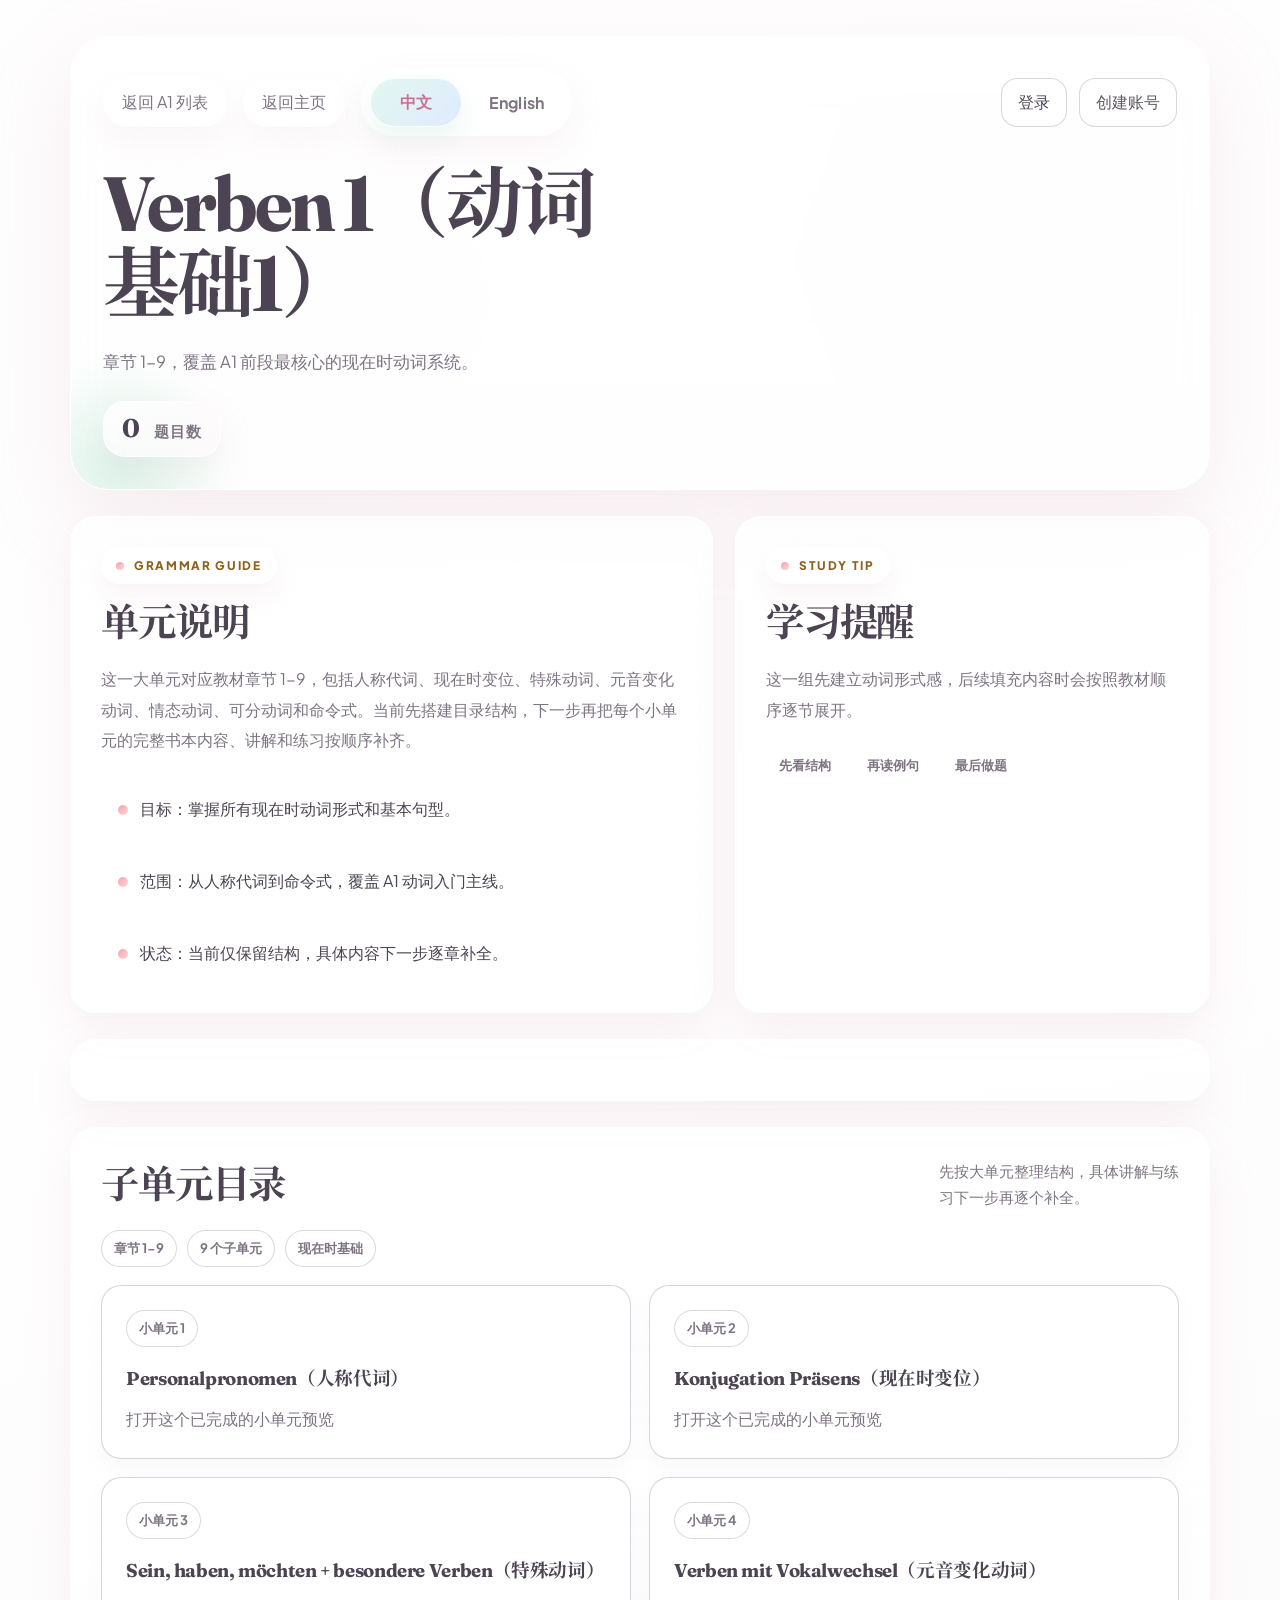
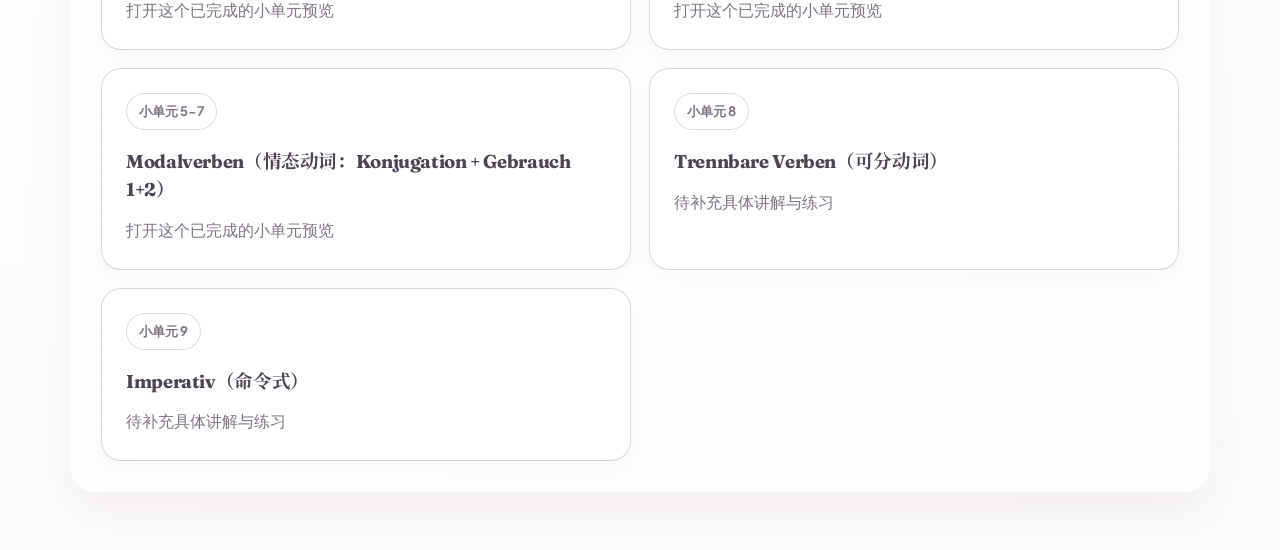
==== commit 72646d1a: "refactor: split grammar and reading modules" ====
--- a/detail.html
+++ b/detail.html
@@ -3,152 +3,18 @@
 <head>
   <meta charset="UTF-8">
   <meta name="viewport" content="width=device-width, initial-scale=1.0">
-  <title>语法详情</title>
-  <link rel="preconnect" href="https://fonts.googleapis.com">
-  <link rel="preconnect" href="https://fonts.gstatic.com" crossorigin>
-  <link href="https://fonts.googleapis.com/css2?family=Fraunces:opsz,wght@9..144,600;9..144,700&family=Noto+Serif+SC:wght@500;700&family=Plus+Jakarta+Sans:wght@400;500;700;800&display=swap" rel="stylesheet">
-  <link rel="stylesheet" href="styles.css">
+  <title>正在跳转</title>
 </head>
-<body class="page-detail">
-  <div class="page-shell">
-    <header class="list-hero detail-hero">
-      <div class="detail-topbar">
-        <div class="detail-topbar-main">
-          <a id="detail-back-link" class="back-link" href="list.html?level=A1">返回列表</a>
-          <a id="detail-breadcrumb" class="detail-breadcrumb" href="index.html">返回主页</a>
-        </div>
-        <div class="lang-switch" aria-label="语言切换">
-          <button class="lang-button" type="button" data-lang-option="zh">中文</button>
-          <button class="lang-button" type="button" data-lang-option="en">English</button>
-        </div>
-      </div>
-
-<div class="list-hero-copy detail-hero-copy">
-        <p class="eyebrow">Grammar Deep Dive</p>
-        <div class="detail-hero-meta">
-          <span id="detail-level-badge" class="level-badge">A1</span>
-          <span id="detail-type" class="grammar-card-meta">基础</span>
-        </div>
-        <h1 id="detail-title">人称代词</h1>
-        <p id="detail-summary" class="hero-text">
-          在这里查看语法讲解、规则表格、练习题以及答案解析。
-        </p>
-        <div class="detail-stats">
-          <article class="mini-stat">
-            <strong id="detail-exercise-count">2</strong>
-            <span id="detail-stats-exercises">题目数</span>
-          </article>
-        </div>
-      </div>
-    </header>
-
-    <main class="detail-main">
-      <section id="detail-guide-grid" class="detail-grid">
-        <article id="detail-guide-panel" class="detail-panel">
-          <div class="panel-header detail-panel-header">
-            <div>
-              <p class="section-kicker">Grammar Guide</p>
-              <h2 id="detail-guide-title">语法讲解</h2>
-            </div>
-          </div>
-          <p id="detail-overview" class="detail-body"></p>
-          <ul id="detail-focus" class="focus-list"></ul>
-        </article>
-
-        <article id="detail-note-panel" class="detail-panel detail-note-panel">
-          <div class="panel-header detail-panel-header">
-            <div>
-              <p class="section-kicker">Study Tip</p>
-              <h2 id="detail-tip-title">学习提醒</h2>
-            </div>
-          </div>
-          <p id="detail-tip" class="detail-body"></p>
-          <div class="tip-tags">
-            <span id="detail-tip-tag-1">先看结构</span>
-            <span id="detail-tip-tag-2">再读例句</span>
-            <span id="detail-tip-tag-3">最后做题</span>
-          </div>
-        </article>
-      </section>
-
-      <section class="detail-panel detail-panel-wide">
-        <div class="panel-header detail-panel-header">
-          <div>
-            <p class="section-kicker">Examples</p>
-            <h2 id="detail-examples-title">核心表格</h2>
-          </div>
-        </div>
-        <div id="example-list" class="example-list"></div>
-      </section>
-
-      <section class="detail-panel detail-panel-wide">
-        <div class="panel-header detail-panel-header">
-          <div>
-            <p class="section-kicker">Practice</p>
-            <h2 id="detail-practice-title">题目练习</h2>
-          </div>
-          <p id="detail-practice-note" class="section-note">包含选择题、填空题和可展开的参考答案。</p>
-        </div>
-        <div id="practice-list" class="practice-list"></div>
-      </section>
-
-      <section id="detail-local-editor" class="detail-panel detail-panel-wide detail-local-editor" hidden></section>
-
-      <section id="detail-subunits-panel" class="detail-panel detail-panel-wide detail-subunits-panel" hidden>
-        <div class="panel-header detail-panel-header">
-          <div>
-            <p class="section-kicker">Unit Outline</p>
-            <h2 id="detail-subunits-title">子单元目录</h2>
-          </div>
-          <p id="detail-subunits-note" class="section-note">先按大单元整理结构，具体讲解与练习下一步再逐个补全。</p>
-        </div>
-        <div id="detail-subunits-meta" class="detail-subunits-meta"></div>
-        <div id="detail-subunits-list" class="detail-subunits-list"></div>
-      </section>
-    </main>
-  </div>
-
-    <div id="ai-chat-modal" class="ai-chat-modal" hidden aria-hidden="true">
-      <div class="ai-chat-backdrop" data-ai-close></div>
-      <section class="ai-chat-panel" role="dialog" aria-modal="true" aria-labelledby="ai-chat-title">
-        <div class="ai-chat-head">
-          <h2 id="ai-chat-title">题目问 AI</h2>
-          <div class="ai-chat-head-actions">
-            <div class="ai-chat-model-picker">
-              <select id="ai-chat-model-select" class="ai-chat-model-select" aria-label="AI mode">
-                <option value="auto">Auto</option>
-                <option value="fast">Fast</option>
-                <option value="expert">Expert</option>
-                <option value="heavy">Heavy</option>
-              </select>
-            </div>
-            <button id="ai-chat-close" class="ghost-button" type="button" data-ai-close>关闭</button>
-          </div>
-        </div>
-
-        <div class="ai-chat-meta">
-          <p id="ai-chat-status" class="ai-chat-status">正在连接本地 AI…</p>
-          <div id="ai-chat-context" class="ai-chat-context" hidden></div>
-        </div>
-        <div id="ai-chat-messages" class="ai-chat-messages"></div>
-
-        <div class="ai-chat-compose">
-          <label id="ai-chat-input-label" class="ai-chat-label" for="ai-chat-input">发送给 AI</label>
-          <textarea id="ai-chat-input" class="ai-chat-input" rows="5" placeholder="题干会自动带入这里，你也可以补充自己的疑问。"></textarea>
-          <div class="ai-chat-actions">
-            <button id="ai-chat-reset" class="ghost-button" type="button">重新开始</button>
-          <button id="ai-chat-send" class="primary-button" type="button">发送</button>
-        </div>
-      </div>
-    </section>
-  </div>
-
-  <script src="translations.js"></script>
-  <script src="grammar-data.js"></script>
-  <script src="reading-data.js"></script>
-  <script src="a1-outline.js"></script>
-  <script src="a1-subunits.js"></script>
-  <script src="script.js"></script>
-  <script src="progress.js"></script>
+<body>
+  <script>
+    (function () {
+      const params = new URLSearchParams(window.location.search);
+      const target = String(params.get("part") || "").toLowerCase() === "reading"
+        ? "reading/detail.html"
+        : "grammar/detail.html";
+      window.location.replace(`${target}${window.location.search || ""}`);
+    }());
+  </script>
+  <p>正在跳转到新的详情页。如果没有自动跳转，请手动打开 <a href="grammar/detail.html">语法详情</a> 或 <a href="reading/detail.html?level=A1&part=reading">阅读详情</a>。</p>
 </body>
 </html>
